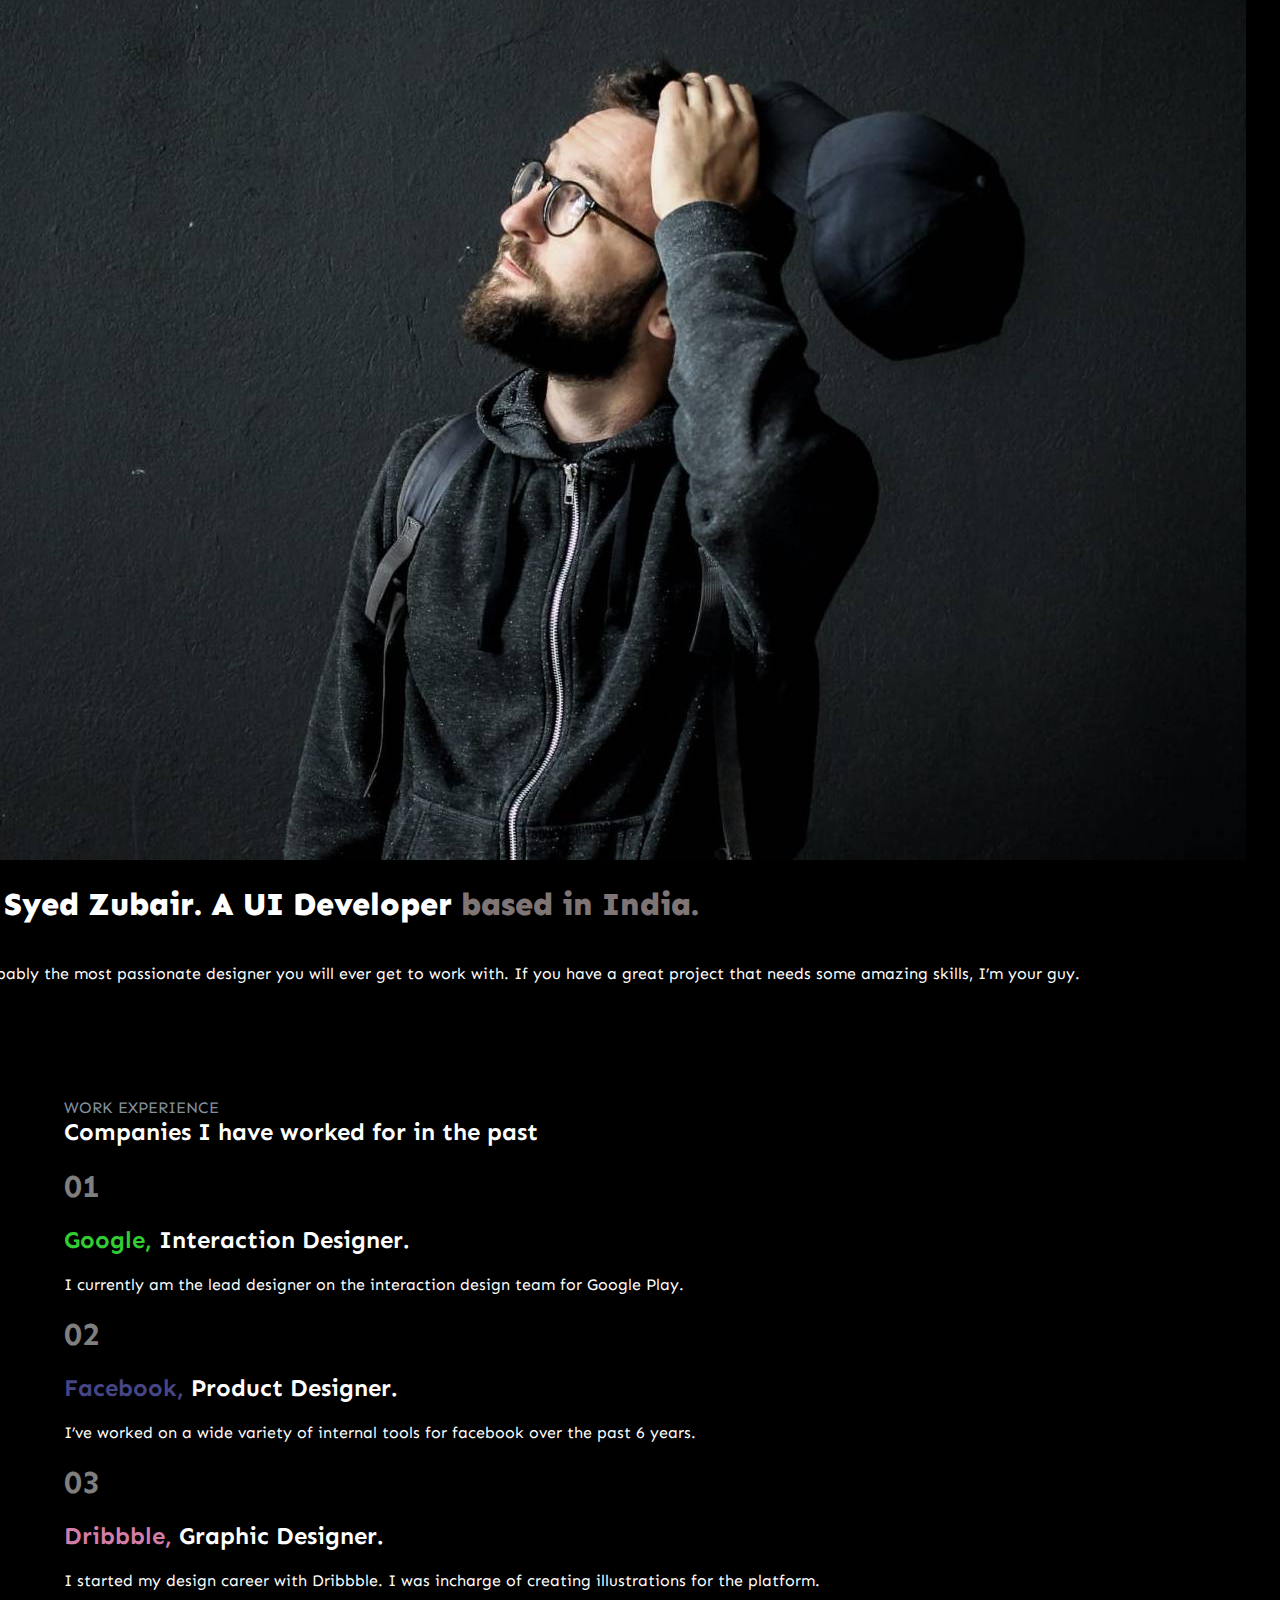
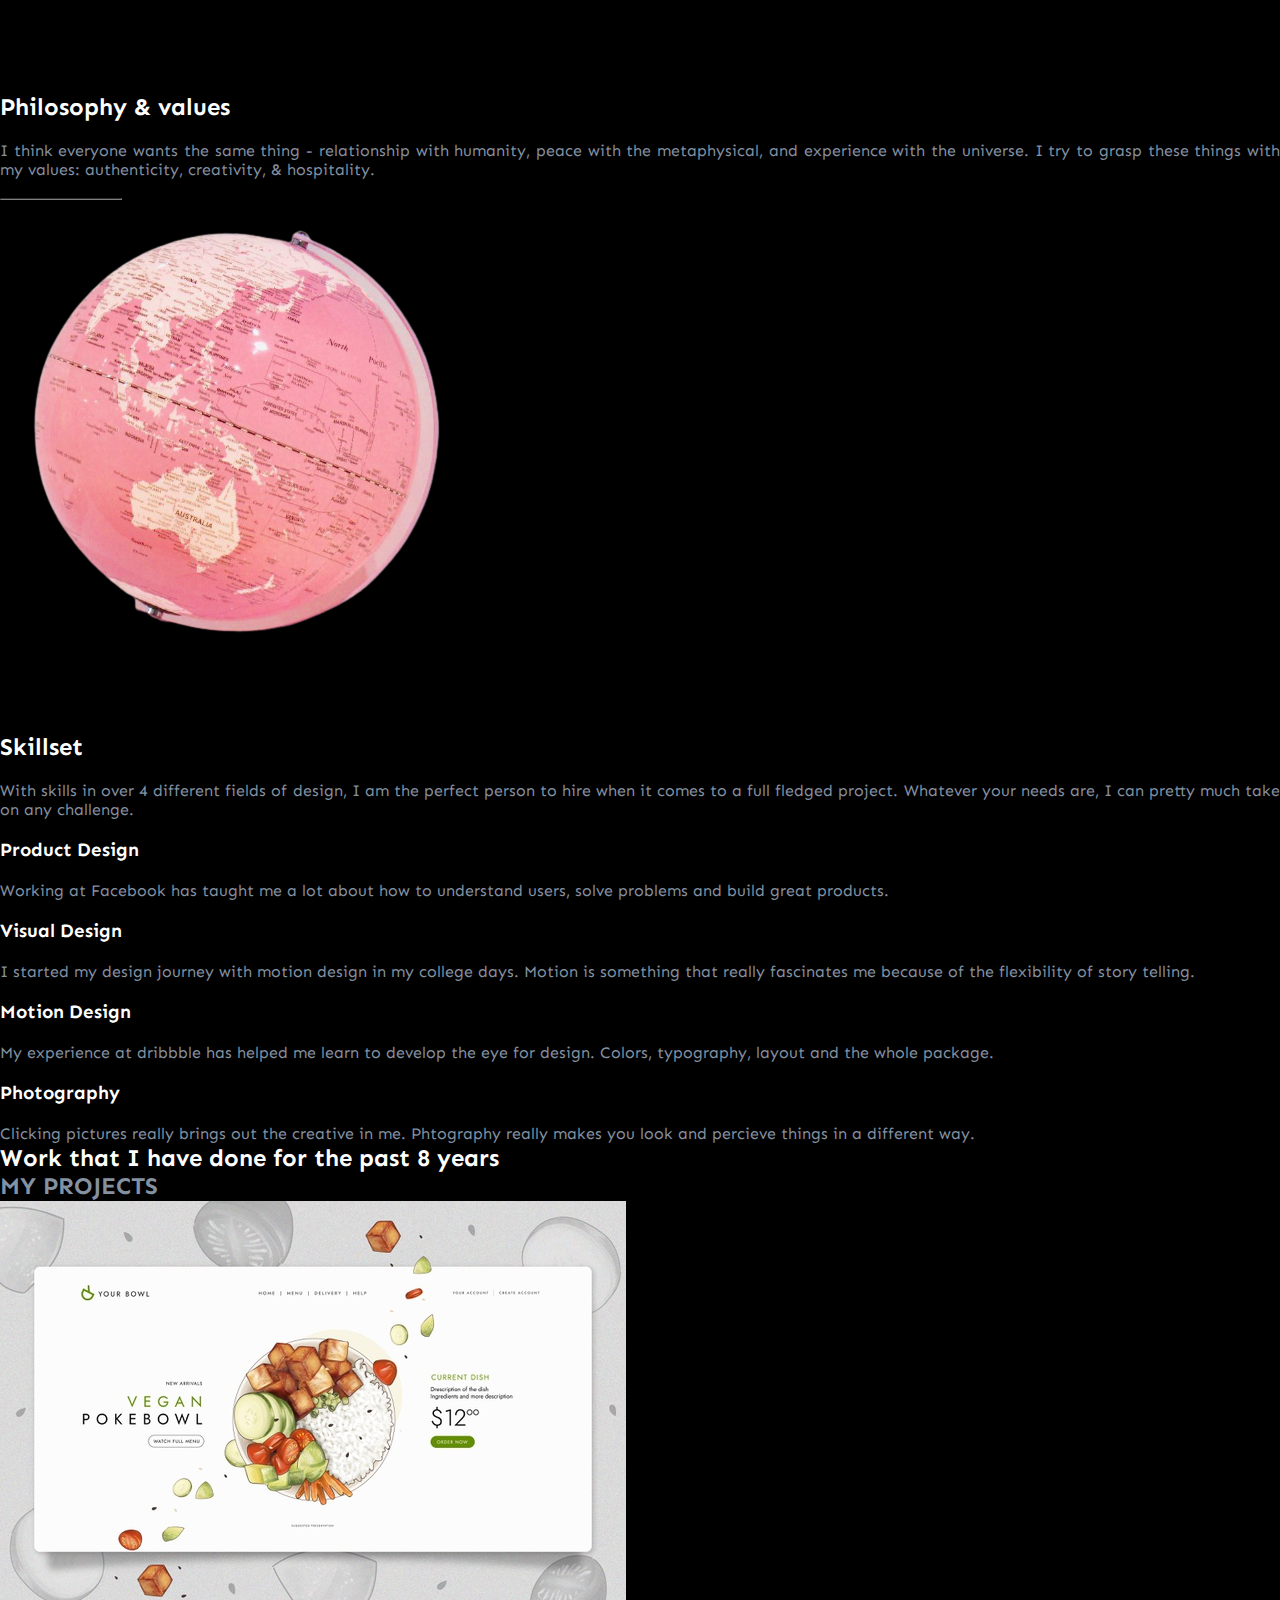
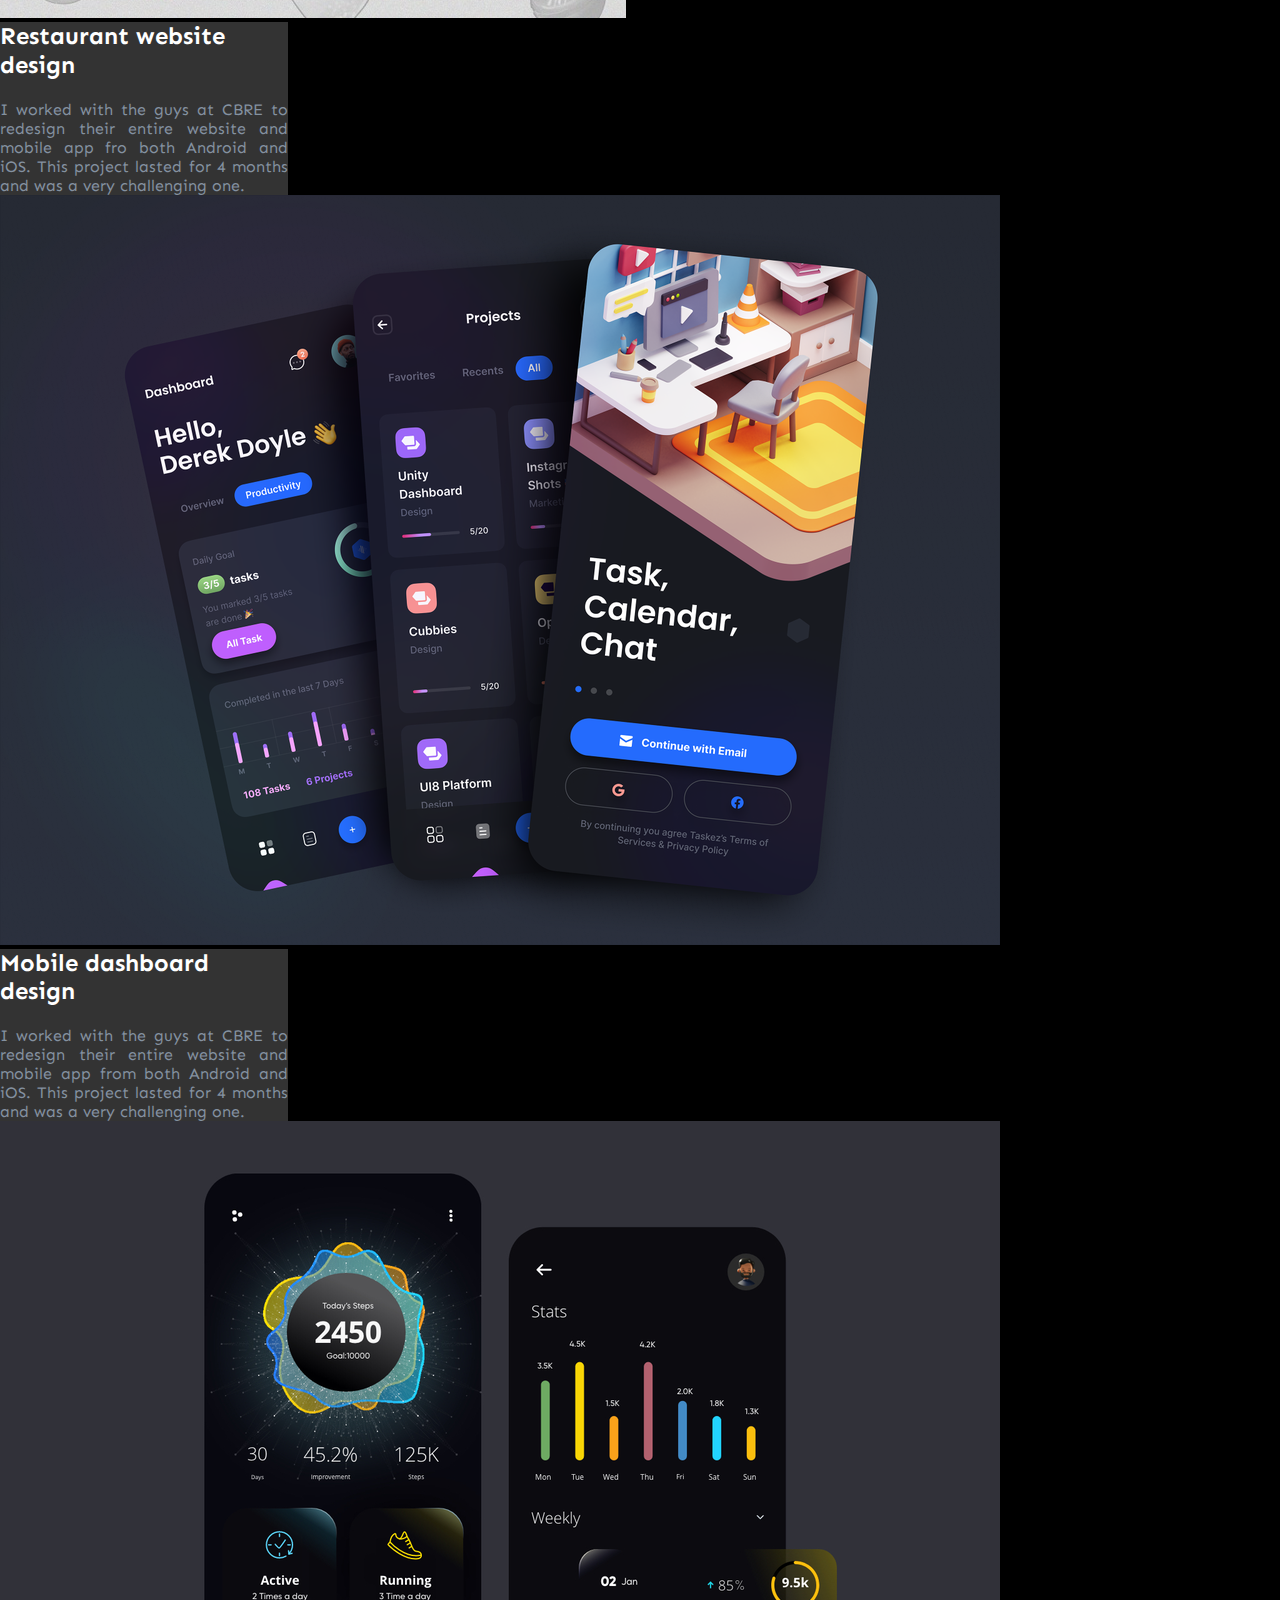
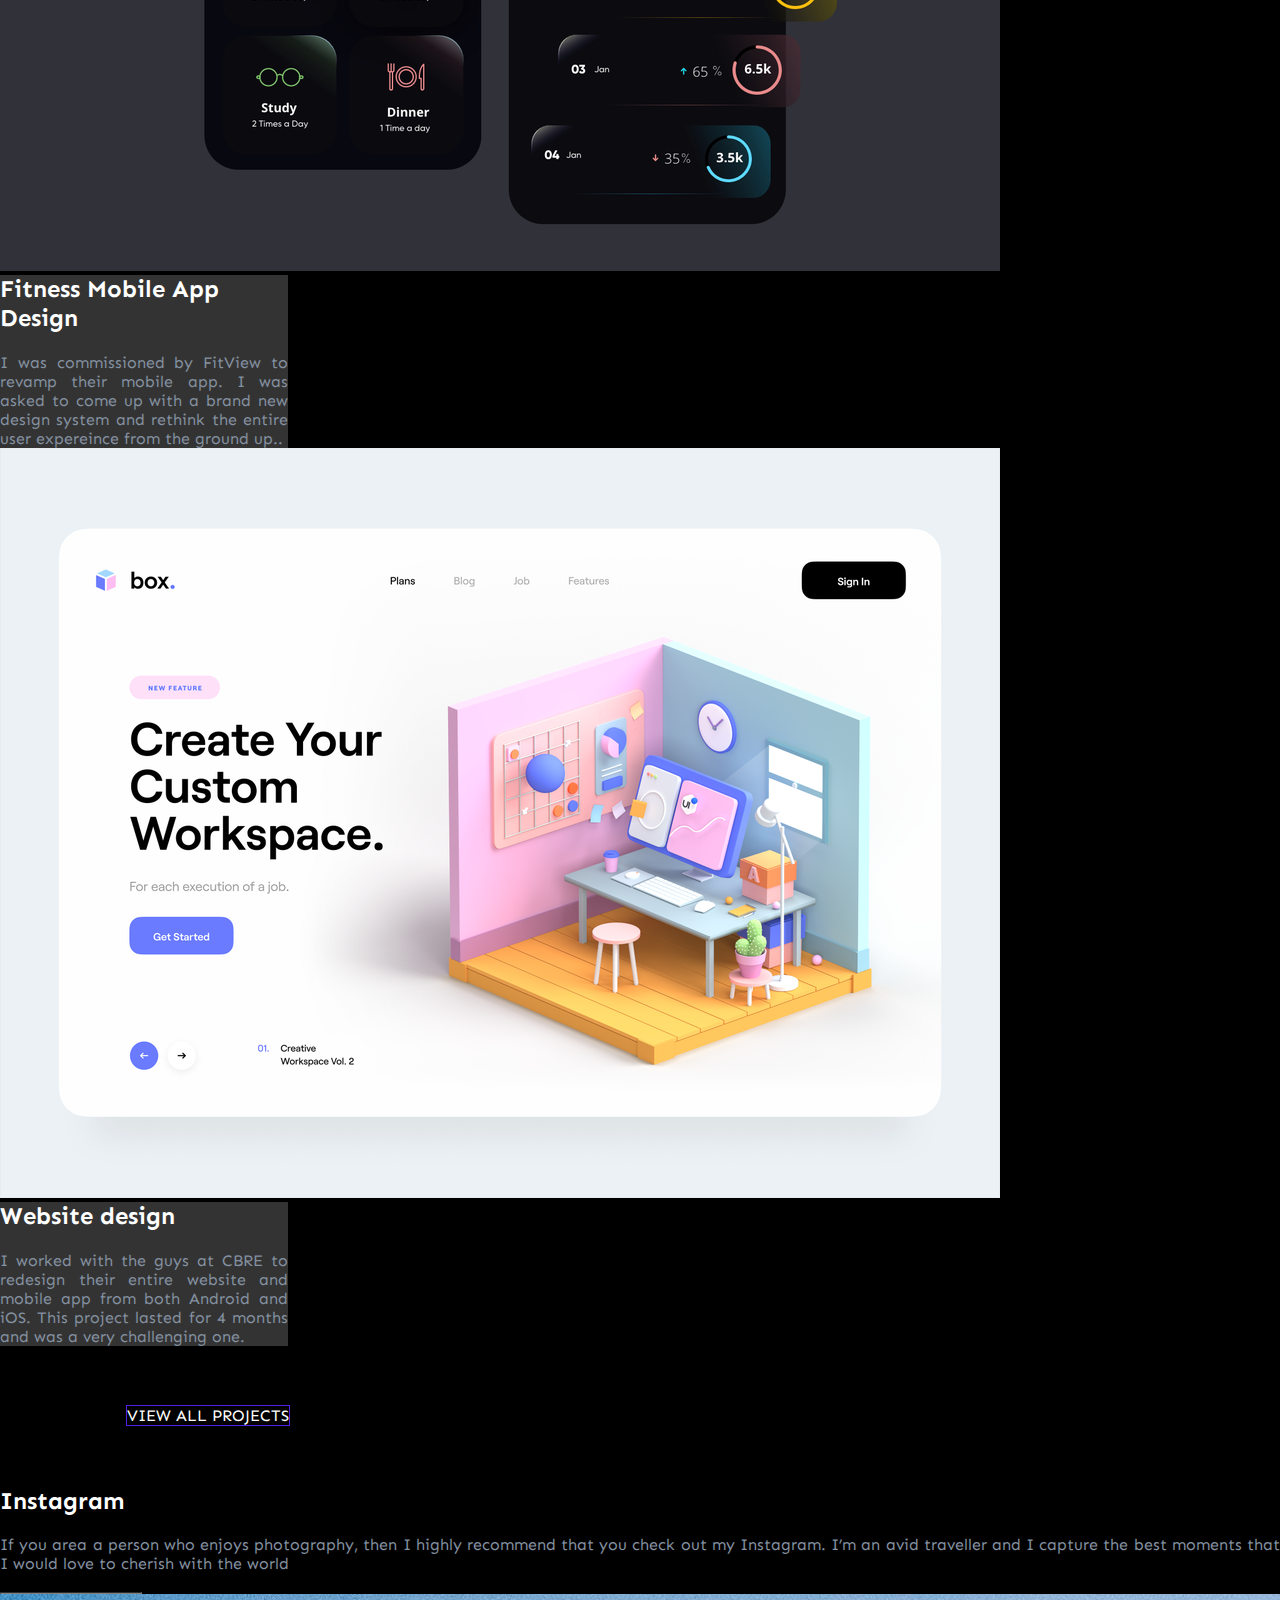
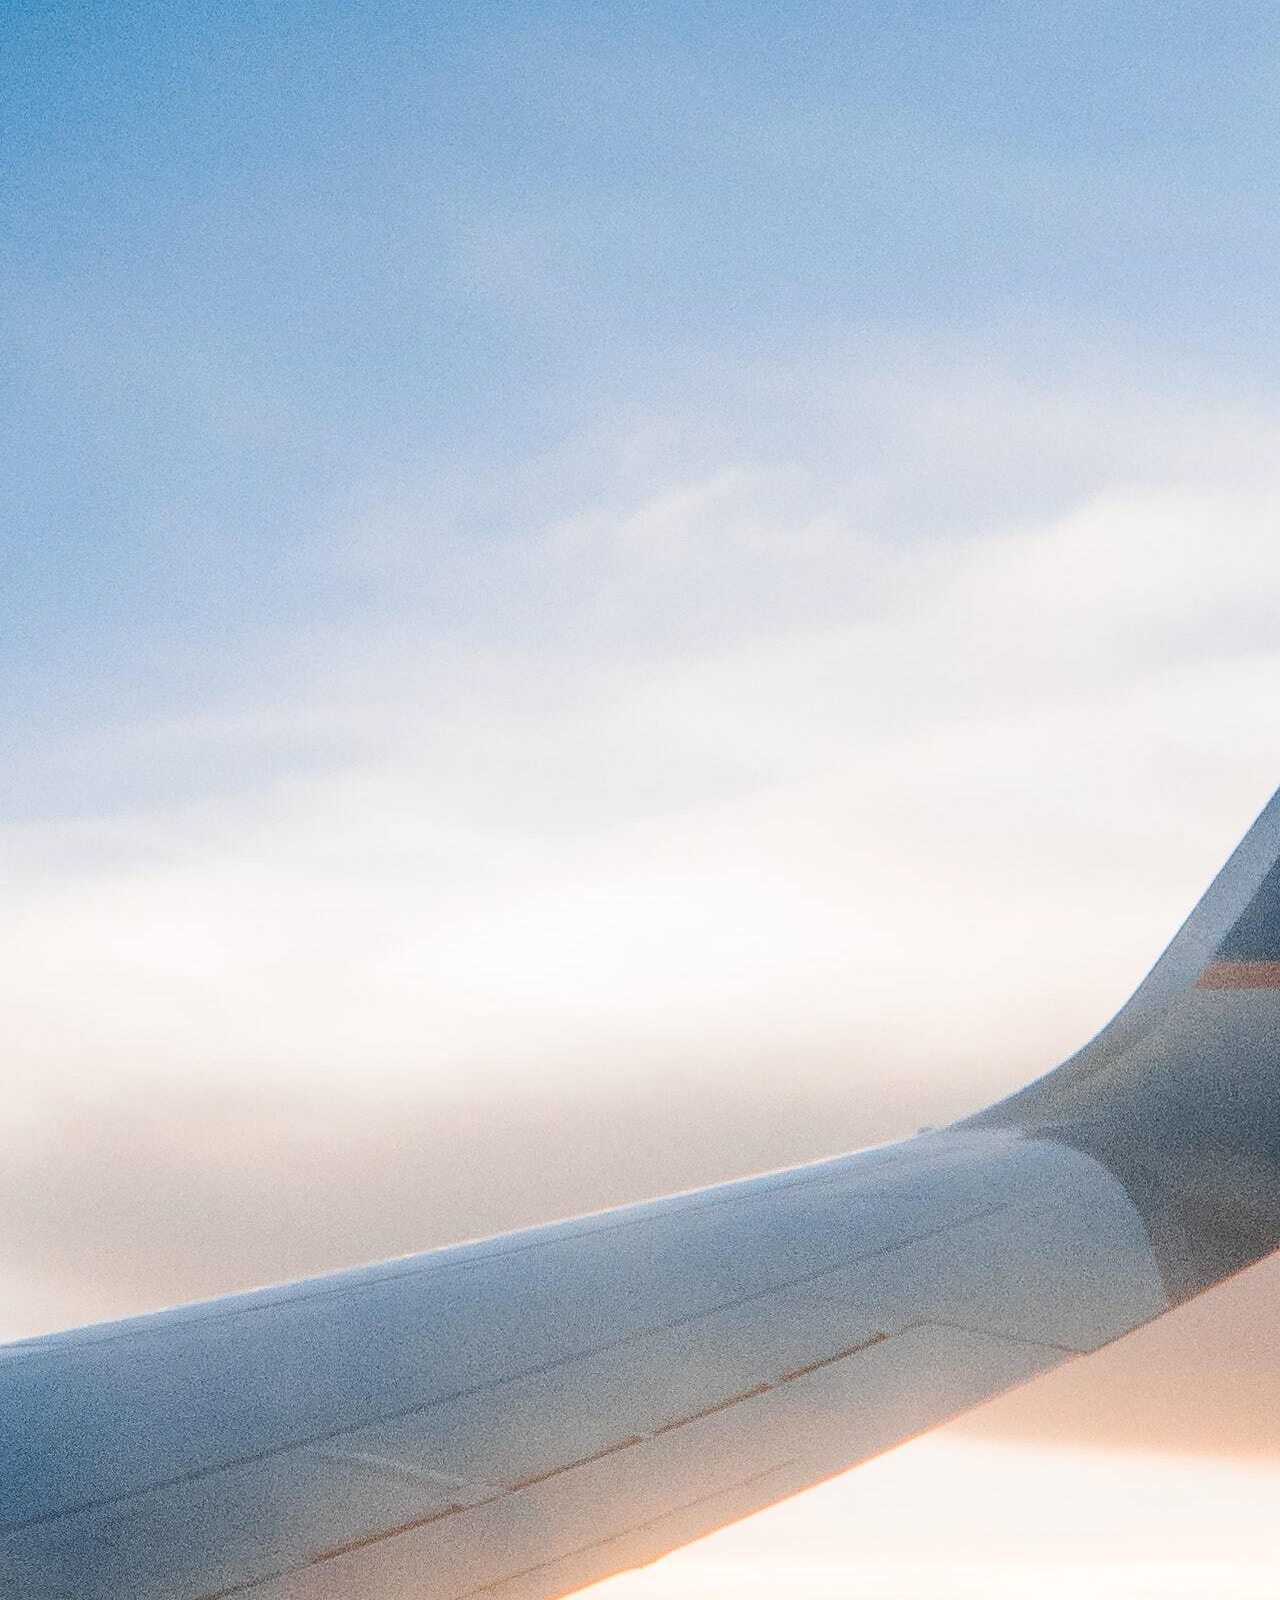
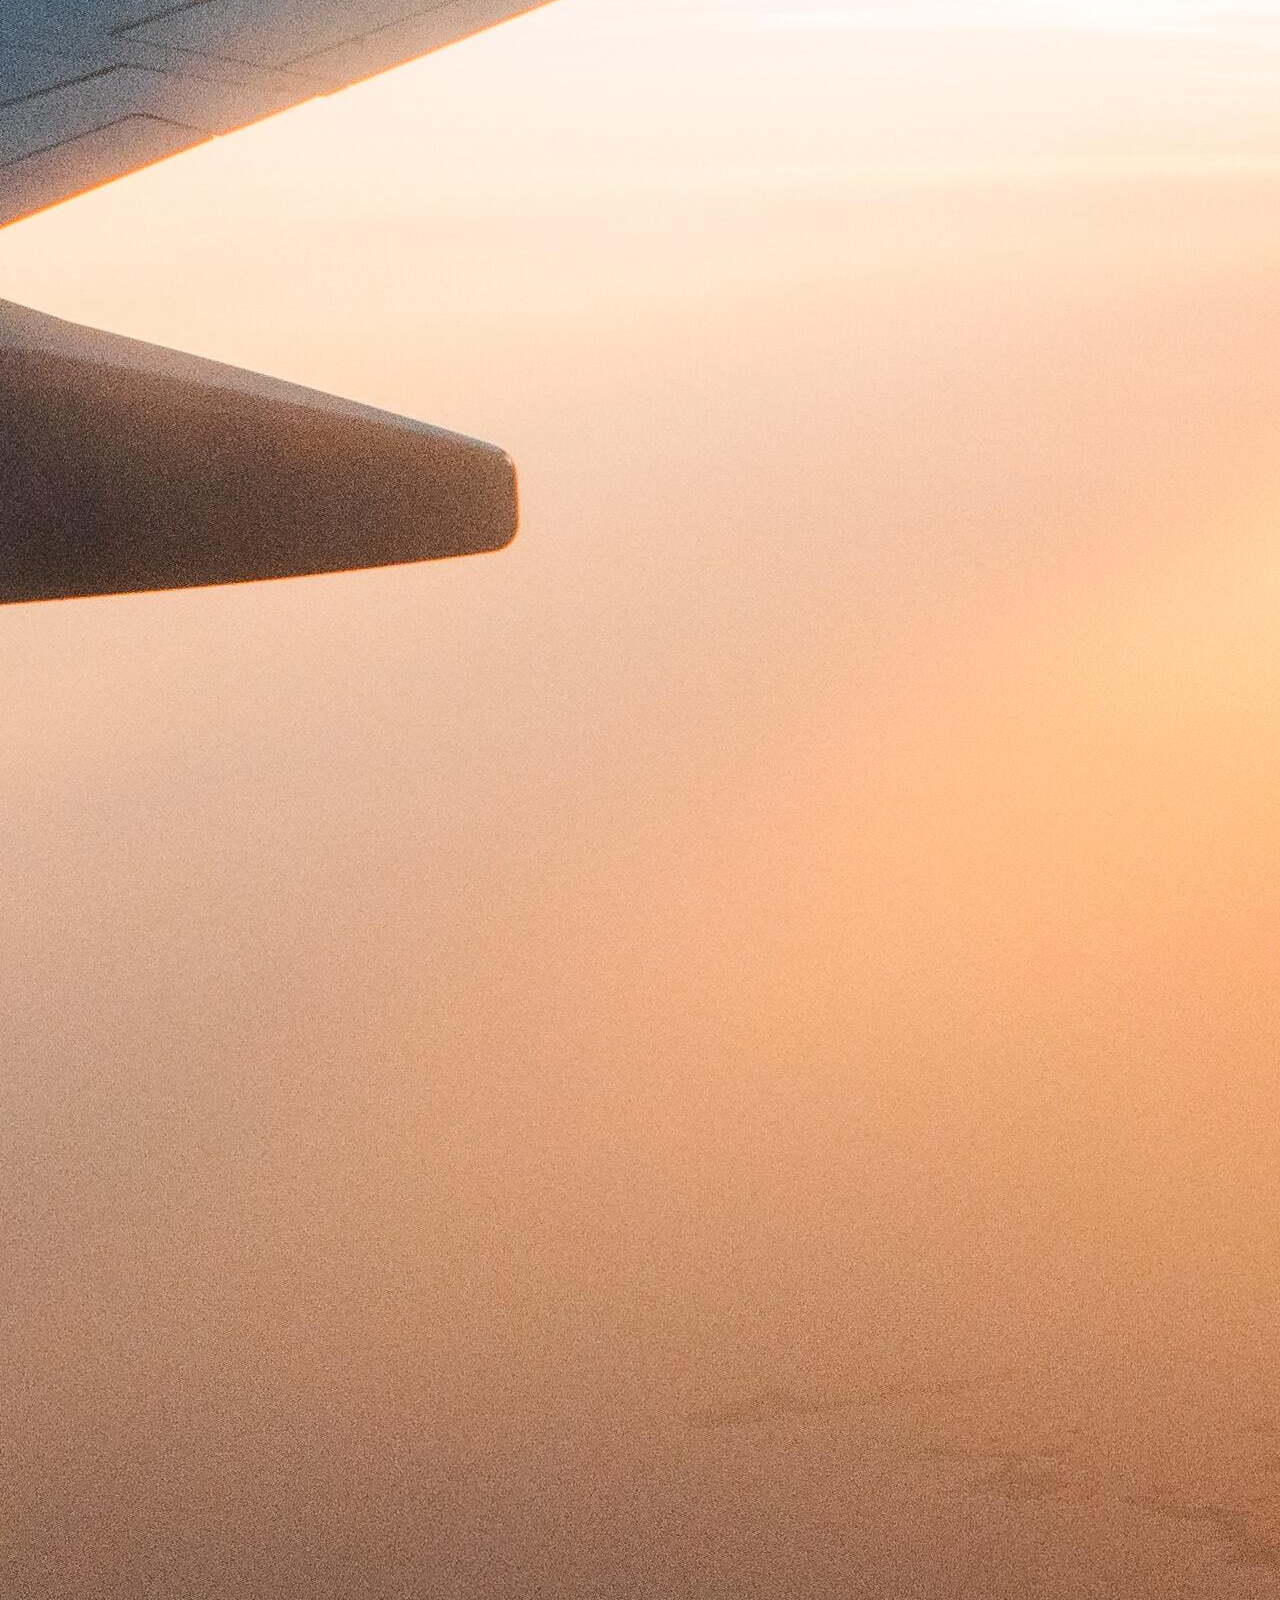
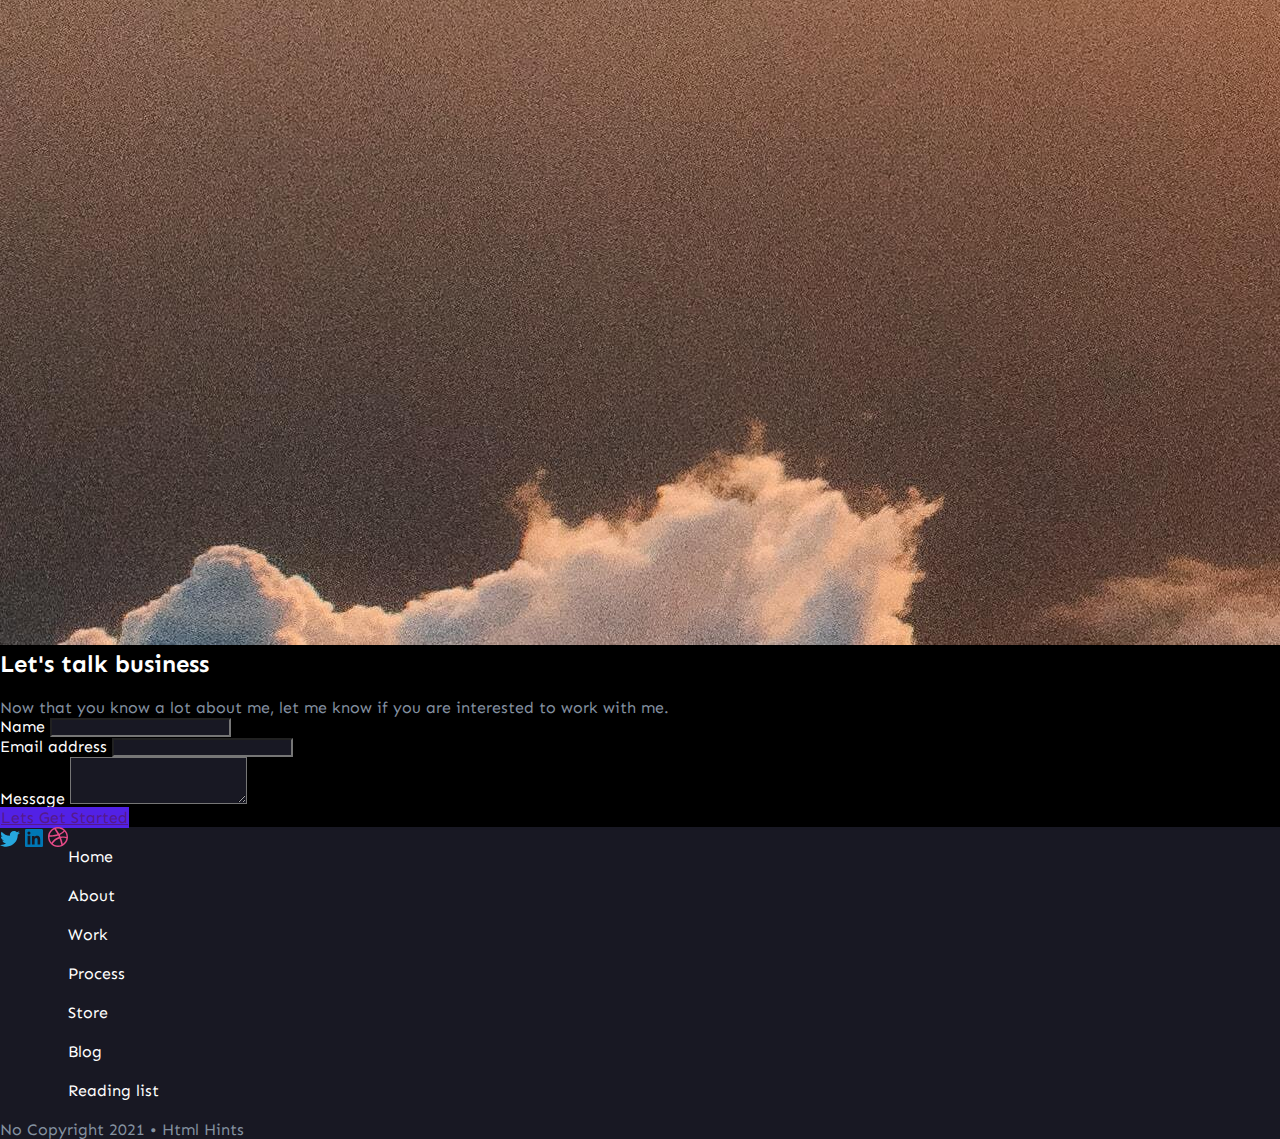
==== index.html @ 35794ae3 "mobile res" ====
<!DOCTYPE html>
<html lang="en">
  <head>
    <meta charset="UTF-8" />
    <meta http-equiv="X-UA-Compatible" content="IE=edge" />
    <meta name="viewport" content="width=device-width, initial-scale=1.0" />
    <!-- Bootstrap JS -->
    <script
      src="https://cdn.jsdelivr.net/npm/bootstrap@5.0.1/dist/js/bootstrap.bundle.min.js"
      integrity="sha384-gtEjrD/SeCtmISkJkNUaaKMoLD0//ElJ19smozuHV6z3Iehds+3Ulb9Bn9Plx0x4"
      crossorigin="anonymous"
    ></script>
    <!-- Bootstrap CSS -->
    <link
      href="https://cdn.jsdelivr.net/npm/bootstrap@5.0.1/dist/css/bootstrap.min.css"
      rel="stylesheet"
      integrity="sha384-+0n0xVW2eSR5OomGNYDnhzAbDsOXxcvSN1TPprVMTNDbiYZCxYbOOl7+AMvyTG2x"
      crossorigin="anonymous"
    />

    <link rel="stylesheet" href="./styles.css" />

    <title>Portfolio</title>
  </head>
  <body>
    <!-- navbar -->
    <nav class="navbar navbar-expand-lg navbar-light fixed-top">
      <div class="container-fluid">
        <button
          class="navbar-toggler"
          type="button"
          data-bs-toggle="collapse"
          data-bs-target="#navbarNav"
          aria-controls="navbarNav"
          aria-expanded="false"
          aria-label="Toggle navigation"
        >
          <span class="navbar-toggler-icon"></span>
        </button>
        <div class="collapse navbar-collapse" id="navbarNav">
          <ul class="navbar-nav ms-auto">
            <li class="nav-item">
              <a class="nav-link text-white active" aria-current="page" href="#"
                >Experience</a
              >
            </li>
            <li class="nav-item">
              <a class="nav-link text-white" href="#">Contact</a>
            </li>
            <li class="nav-item">
              <a class="nav-link text-white" href="#">Work</a>
            </li>
          </ul>
        </div>
      </div>
    </nav>

    <!-- main -->
    <section>
      <div class="d-flex flex-wrap bg-transparent">
        <div class="col-lg-4 col-md-4"></div>
        <div class="col-lg-8 col-md-8"></div>
      </div>

      <div class="main">
        <div class="d-flex flex-wrap">
          <div class="col-lg-6 col-md-6 col-sm-12">
            <img src="./hero-image.jpg" alt="" style="max-width: 100%" />
          </div>

          <div class="col-lg-6 col-md-6 col-sm-12 my-auto head-text-left">
            <h1 class="text-white">
              <strong
                >I'm Syed Zubair. A UI Developer
                <span> based in India.</span></strong
              >
            </h1>
            <p class="text-white">
              I’m probably the most passionate designer you will ever get to
              work with. If you have a great project that needs some amazing
              skills, I’m your guy.
            </p>
          </div>
        </div>
      </div>
    </section>

    <!-- experience -->
    <section class="experience">
     
    <div class="container-fluid">
      <div class="d-flex  text-white">
        <div class="col-lg-8 col-md-8 col-sm-11">
          <p class="light-grey">WORK EXPERIENCE</p>
          <h2>Companies I have worked for <span>in the past</span></h2>
        </div>

        <div class="col-4"></div>
      </div>

      <div class="d-flex row works my-5">
        <div class="col-lg-4 col-md-4 col-sm-12 px-2 my-3">
          <h1>01</h1>
          <h5 class="work-head text-white col-7">
            <span style="color: limegreen">Google,</span> Interaction Designer.
          </h5>
          <p class="work-text text-white col-lg-8 col-md-8 col-sm-11">
            I currently am the lead designer on the interaction design team for
            Google Play.
          </p>
        </div>

        <div class="col-lg-4 col-md-4 col-sm-12 px-2 my-3">
          <h1>02</h1>
          <h5 class="work-head text-white col-7">
            <span style="color: rgb(70, 70, 134)">Facebook,</span> Product
            Designer.
          </h5>
          <p class="work-text text-white col-lg-8 col-md-8 col-sm-11">
            I’ve worked on a wide variety of internal tools for facebook over
            the past 6 years.
          </p>
        </div>

        <div class="col-lg-4 col-md-4 col-sm-12 px-2 my-3">
          <h1>03</h1>
          <h5 class="work-head text-white col-7">
            <span style="color: rgb(211, 125, 168)">Dribbble,</span> Graphic
            Designer.
          </h5>
          <p class="work-text text-white col-lg-8 col-md-8 col-sm-11">
            I started my design career with Dribbble. I was incharge of creating
            illustrations for the platform.
          </p>
        </div>
      </div>
     </div>
    </section>

    <!-- philosophy  -->
    <section class="philosophy bg-white">
   
      <div class="d-flex row align-items-center text-start mx-5">
        <div class="col-lg-6 col-md-6 col-sm-12 bg-white phy">
          <h2 class="my-5 col-8 text-dark">
            Philosophy & values
          </h2>
          <p class="my-4 light-grey text-start col-10">
            I think everyone wants the same thing - relationship with humanity,
            peace with the metaphysical, and experience with the universe. I try
            to grasp these things with my values: authenticity, creativity, &
            hospitality.
          </p>

          <a class="btn text-left" href="">
            More about me
            <hr class="mt-2" width="120"
          /></a>
        </div>

        <div class="col-lg-6 col-md-6 col-sm-12 ">
          <img class=" h-auto w-100" src="./globe.png" alt="" />
        </div>
      </div>
  
    </section>

    <!-- Skillset -->
    <section class="skillset py-5">
      <div class="ms-5">
      <div class="d-flex flex-lg-row flex-sm-column flex-nowrap  skill-head">
        <div class="col-lg-4 col-md-12   ">
          <h2>Skillset</h2>

          <p class="light-grey">
            With skills in over 4 different fields of design, I am the perfect
            person to hire when it comes to a full fledged project. Whatever
            your needs are, I can pretty much take on any challenge.
          </p>
        </div>

        <div class="col-lg-8 col-md-12 col-sm-12">
          
          <div class="d-flex row flex-sm-column ">
          
            <div class="col-lg-6 col-md-6 col-sm-12 d-flex flex-md-row flex-column ">
           
            <div class="col-12  py-2">
              <img
                class="py-3"
                src="https://uploads-ssl.webflow.com/60670664a9322f4664916537/60670665a9322f21d1916567_Product%20Design.svg"
                alt=""
              />
              <h3>Product Design</h3>
              <p class="light-grey">
                Working at Facebook has taught me a lot about how to understand
                users, solve problems and build great products.
              </p>
            </div>
           
            <div class="col-12  py-2">
              <img
                class="py-3"
             
                src="https://uploads-ssl.webflow.com/60670664a9322f4664916537/60670665a9322f4aae916566_Visual%20Design.svg"
                alt=""
              />
              <h3>Visual Design</h3>
              <p class="light-grey">
                I started my design journey with motion design in my college
                days. Motion is something that really fascinates me because of
                the flexibility of story telling.
              </p>
            </div>
          </div>

          <div class="col-lg-6 col-md-6 col-sm-12 d-flex flex-md-row flex-column">
            
            <div class="col-12  py-2">
              <img
                class="py-3"
                src="https://uploads-ssl.webflow.com/60670664a9322f4664916537/60670665a9322f0935916564_Motion%20Design.svg"
                alt=""
              />
              <h3>Motion Design</h3>
              <p class="light-grey">
                My experience at dribbble has helped me learn to develop the eye
                for design. Colors, typography, layout and the whole package.
              </p>
            </div>
            
            <div class="col-12  py-2">
              <img
                class="py-3"
                src="https://uploads-ssl.webflow.com/60670664a9322f4664916537/60670665a9322f5230916565_Photography.svg"
                alt=""
              />
              <h3>Photography</h3>
              <p class="light-grey">
                Clicking pictures really brings out the creative in me.
                Phtography really makes you look and percieve things in a
                different way.
              </p>
            </div>
          </div>
        </div>
      </div>
      </div>
    </div>
    </section>

    <!-- Works  -->
    <section class="works py-5">
      <div class = "mx-5">
      <div class="works d-flex row">
        <div class="col-lg-6 col-md-6 col-sm-12 mt-auto">
          <h2 class="text-light">Work that I have done for the past 8 years</h2>
          <h5 class="light-grey">MY PROJECTS</h5>
          <div class="w-100 me-4 my-3 mt-5" style="width: 18rem">
            <img src="./proj1.jpg" class="card-img-top" alt="..." />
            <div class="card-body cardbody">
              <h5 class="card-title">Restaurant website design</h5>
              <p class="card-text light-grey">
                I worked with the guys at CBRE to redesign their entire 
                website and mobile app fro both Android and iOS. 
                This project lasted for 4 months and was a very challenging one.
              </p>
            </div>
          </div>

          <div class="col-lg-6 col-md-6 col-sm-12 w-100 me-lg-4 my-3 my-4" style="width: 18rem">
            <img src="./proj2.jpeg" class="card-img-top" alt="..." />
            <div class="card-body cardbody">
              <h5 class="card-title">Mobile dashboard design</h5>
              <p class="card-text light-grey">
                I worked with the guys at CBRE to redesign their entire 
                website and mobile app from both Android and iOS. 
                This project lasted for 4 months and was a very challenging one.
              </p>
            </div>
          </div>
        </div>
          <div class="col-lg-6 col-md-6 col-sm-12">
            <div class=" w-100 ms-lg-4 my-3 my-4" style="width: 18rem">
              <img src="./proj3.jpeg" class="card-img-top" alt="..." />
              <div class="card-body cardbody">
                <h5 class="card-title">Fitness Mobile App Design</h5>
                <p class="card-text light-grey">
                  I was commissioned by FitView to revamp their mobile app. I was asked to come up with a brand 
                  new design system and rethink the entire user expereince from the ground up..
                </p>
              </div>
            </div>

            <div class="col-lg-6 col-md-6 col-sm-12 w-100 ms-lg-4  my-3" style="width: 18rem">
              <img src="./proj4.jpeg" class="card-img-top" alt="..." />
              <div class="card-body cardbody">
                <h5 class="card-title">Website design</h5>
                <p class="card-text light-grey">
                  I worked with the guys at CBRE to redesign their entire 
                website and mobile app from both Android and iOS. 
                This project lasted for 4 months and was a very challenging one.
                </p>
              </div>
            </div>
            
            <div class="button-wrapper w-100 m-auto">
              <a class="button btn p-3 text-white fw-bold">VIEW ALL PROJECTS</a>
            </div>
            
          </div>
        </div>
      </div>
    </div>
    </section>

    <!-- Social -->
    <section class="social bg-white">
   
        <div class="d-flex row align-items-center social">
          <div class="col-lg-6 col-md-12 col-sm-12 align-items-center phy my-5">
            <h2 class="text-dark text-left mx-5 ">Instagram</h2>
            <p class="light-grey col-7 text-start  mx-5">If you area a person who enjoys photography, then I highly recommend that you check out my Instagram. 
              I’m an avid traveller and I capture the best moments that I would love to cherish with the world</p>

              <a class="btn text-left m-5 " href="">Follow me on IG<hr class="mt-2" width="140"/></a>
          </div>

          <div class="col-lg-6 col-md-12 col-sm-12">
            <img  class="m-auto h-auto align-items-center w-100" src="plane.jpg" alt="">

          </div>


        </div>
     
   
    </section>

    <!-- form -->
    <section class="form-section">
      <div class="d-flex row m-5 py-5">

        <div class="col-lg-6 col-md-6 col-sm-12 ">
          <h2 class="text-white">Let's talk business</h2>
          <p class="light-grey col-10"> Now that you know a lot about me, let me know if you are interested to work with me.</p>
        </div>
        
        <div class="col-lg-6 col-md-6 col-sm-12  form-inputs">
           <form action="">
            <div class="mb-5">
              <label for="exampleFormControlInput1" class="form-label">Name</label>
              <input type="email" class="form-control input-bg border-0" id="exampleFormControlInput1" placeholder="">
            </div>
            <div class="mb-5">
              <label for="exampleFormControlInput1" class="form-label">Email address</label>
              <input type="email" class="form-control input-bg border-0" id="exampleFormControlInput1" placeholder="">
            </div>
            <div class="mb-5">
              <label for="exampleFormControlTextarea1" class="form-label">Message</label>
              <textarea class="form-control input-bg border-0" id="exampleFormControlTextarea1" rows="3"></textarea>
            </div>
            
            <a href="" class="button w-100 btn px-3 py-4 text-white fw-bold">Lets Get Started</a>

           </form>

        </div>
      </div>
    </section>

    <footer >
      <section class="">
      <div class="ms-5 py-5  footer">
        <div class="d-flex col-lg-6 col-md-6 col-sm-12  cta-i">
          <img class="" src="twitter.svg" alt="">
          <img class="px-5" src="linkedIn.svg" alt="">
          <img class="px-2" src="dribbble.svg" alt="">

        </div>
       
        <div class="d-flex col-lg-6 col-md-6 col-sm-12 mt-5 navs">
          
          <div class="">
            <p>Home</p>
            <p>About</p>
            <p>Work</p>
            <p>Process</p>

          </div>
          <div class="">
            <p>Store</p>
            <p>Blog</p>
            <p>Reading list</p>
          </div>
        </div>
       
        
       
      </div>  
      <div class="mx-5 pb-5">
        <p class="light-grey">No Copyright 2021 • Html Hints</p>
      </div>
      </section>
      
    </footer>
  </body>
</html>
---- styles.css ----
@import url('https://fonts.googleapis.com/css2?family=Sen:wght@400&display=swap');

body{
    font-family: 'Sen', sans-serif;
    overflow-x: hidden;
    background-color: black;
    color: white;
}
p{
    text-align: justify;
    padding-top: 20px ;
}

h1{
    font-size: calc(80px + vh);
    line-height: 80px;
}

main > span{
    color: rgba(255, 255, 255, 0.5);
}

*{
    margin: 0;
    padding: 0;
}
.light-grey{
    color: #8491a0;
}

/* dummy div bg */
.bg-transparent {
    height: 100vh;
}
.bg-transparent div:nth-child(1) {
    background: black;
}
.bg-transparent div:nth-child(2) {
    background: rgb(24, 24, 35);
}




/* main */
.main{
    top: 0;
    position: absolute;
    align-items: center;
    height: 100%;
    display: flex;
}
.head-text-left span{
    font-size: calc(74px + vh);
    color: rgba(255, 235, 235, 0.5);
}

.head-text-left{
    margin-left: -60px;
   
}

@media(min-width: 320px) and (max-width: 760px){
    .main{
        position: absolute;
        background-color: #181823;
        top:0;
    }
    .head-text-left{
      
        width: 60%;
        margin-right: auto;
        margin-left: 65px;
        text-align: left;
        justify-content: left;
       
    }
    h1{ 
       
        margin-top: 20px;
        line-height: 1.2;
        
    }
    .hero-image{
        top: 0;
        background-color: none;
    }
}





/* experience */

.experience{
    background-color: black;
    align-items: center;
    margin: auto;
    padding: 8% 5%;
}


.works h1{
    color: rgba(255, 255, 255, 0.5)
}


h2{
    font-size: calc(58px + vh);
    font-weight: 700;

}
h3{
    font-weight: 700;
}



/* philosophy */

.phy a{
   margin-left: 0;
   height: 50px;
   border-radius: 4px;
   color: #000;
}

.phy a:hover {
    color: white;
    background-color: #5221e6;
   
}


/* skillset */
.skillset{
    color: white;
}

.works h5{
    line-height: 1.2;
    font-size: 24px;
}

@media(min-width: 320px ){
    .skill-head{
        display: flex;
        flex-direction: column;
    }
}



/* projects worked */

.cardbody{
    background-color: #333333;
}
.button-wrapper{
    height: 140px;
    width: 18rem;
    display: flex;
    align-items: center;
    justify-content: center;
    margin-left: 5%;
}

.button{
    border: 1px solid #5221e6;
    /* color: #5221e6; */
    background-color: black;
}

a :hover{
    background-color: #5221e6;
 
}


/* business  form*/
.input-bg{
    background-color: #181823;
}

.form-inputs a{
    background-color: #5221e6;
}


/* footer */
footer{
    background-color: #181823;
}
.svg{
    width: 25px;
}
.cta-i{
    max-height: 15px;
}

@media(max-width: 576px){
    .footer{
        display: flex;
        flex-direction: column;
        
    }
    .cta-i{
        max-height: 250px;
    }
    .navs{
        justify-content: flex-start;
    }
}

@media(min-width: 576px){
    .footer{
        display: flex;
        flex-direction: row;
       
    }
    .cta-i{
        max-height: 27px;
    }
    .navs{
        justify-content: space-evenly;
    }
}
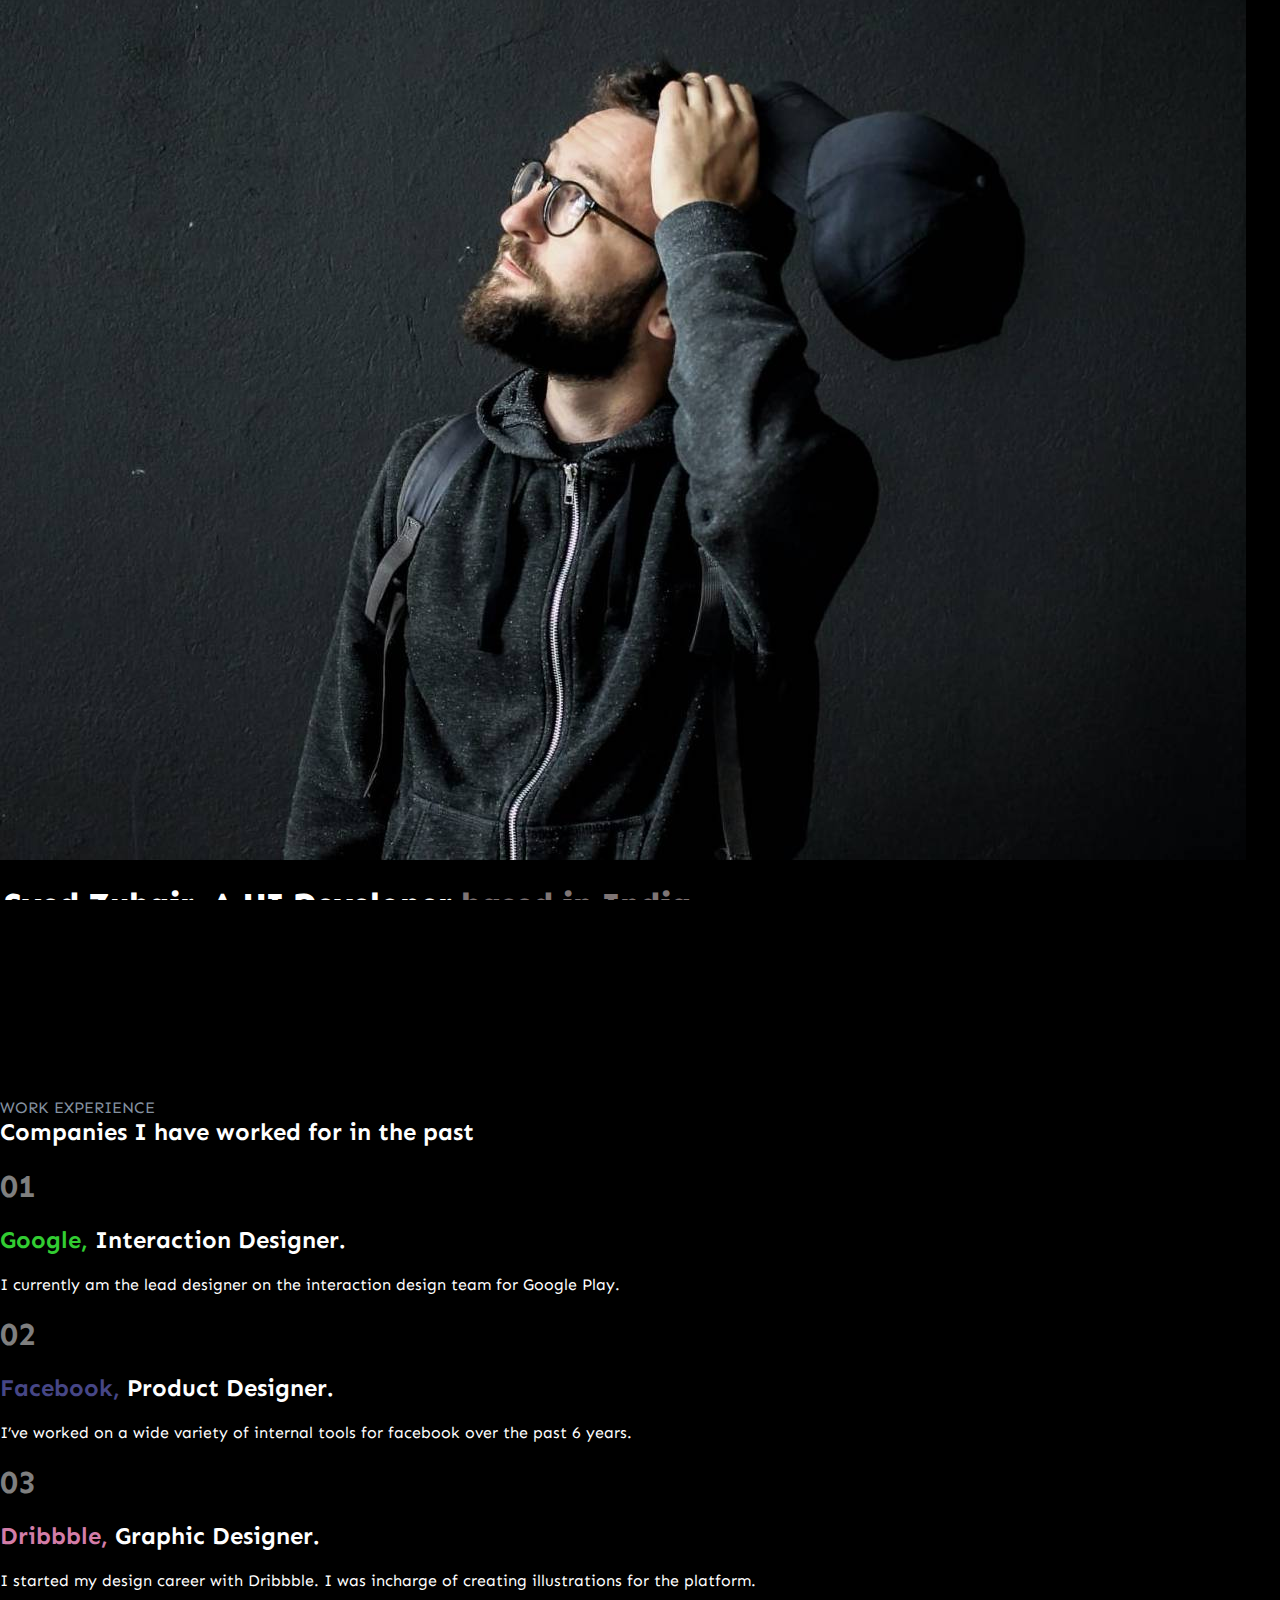
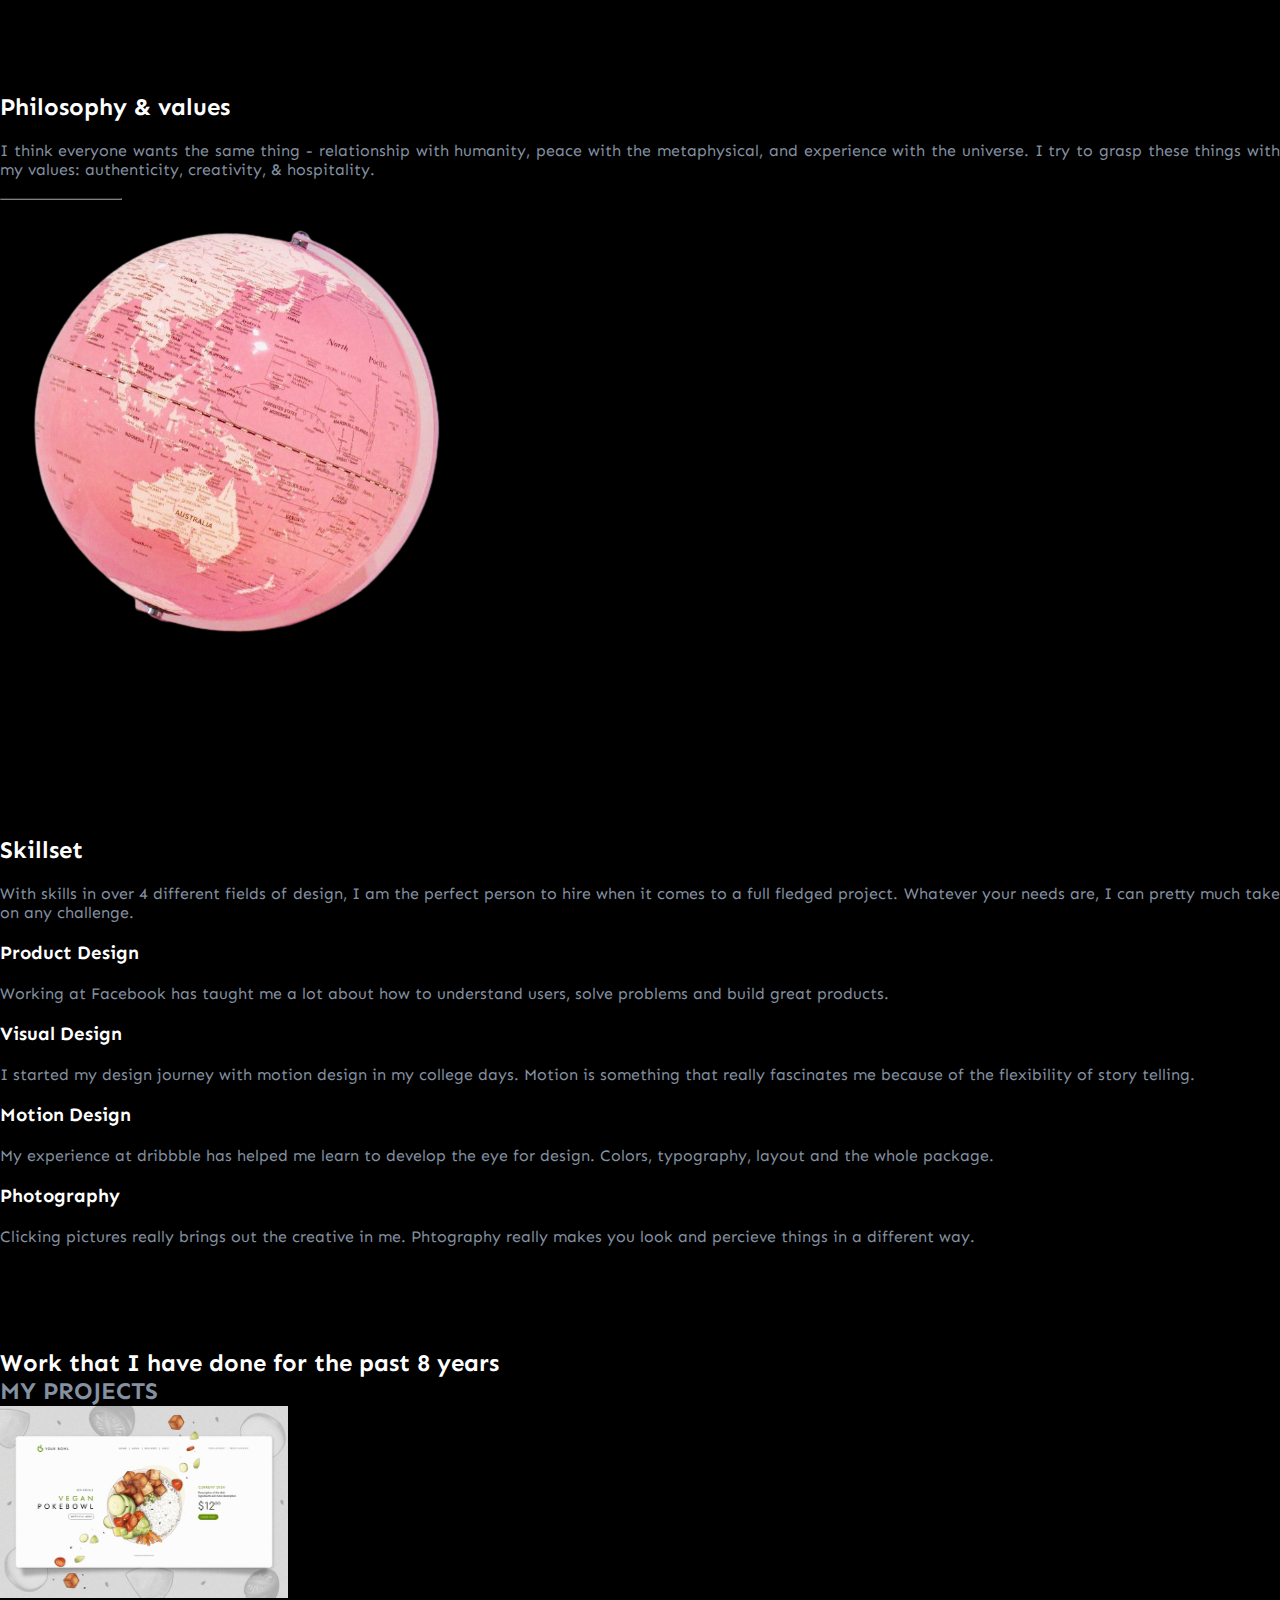
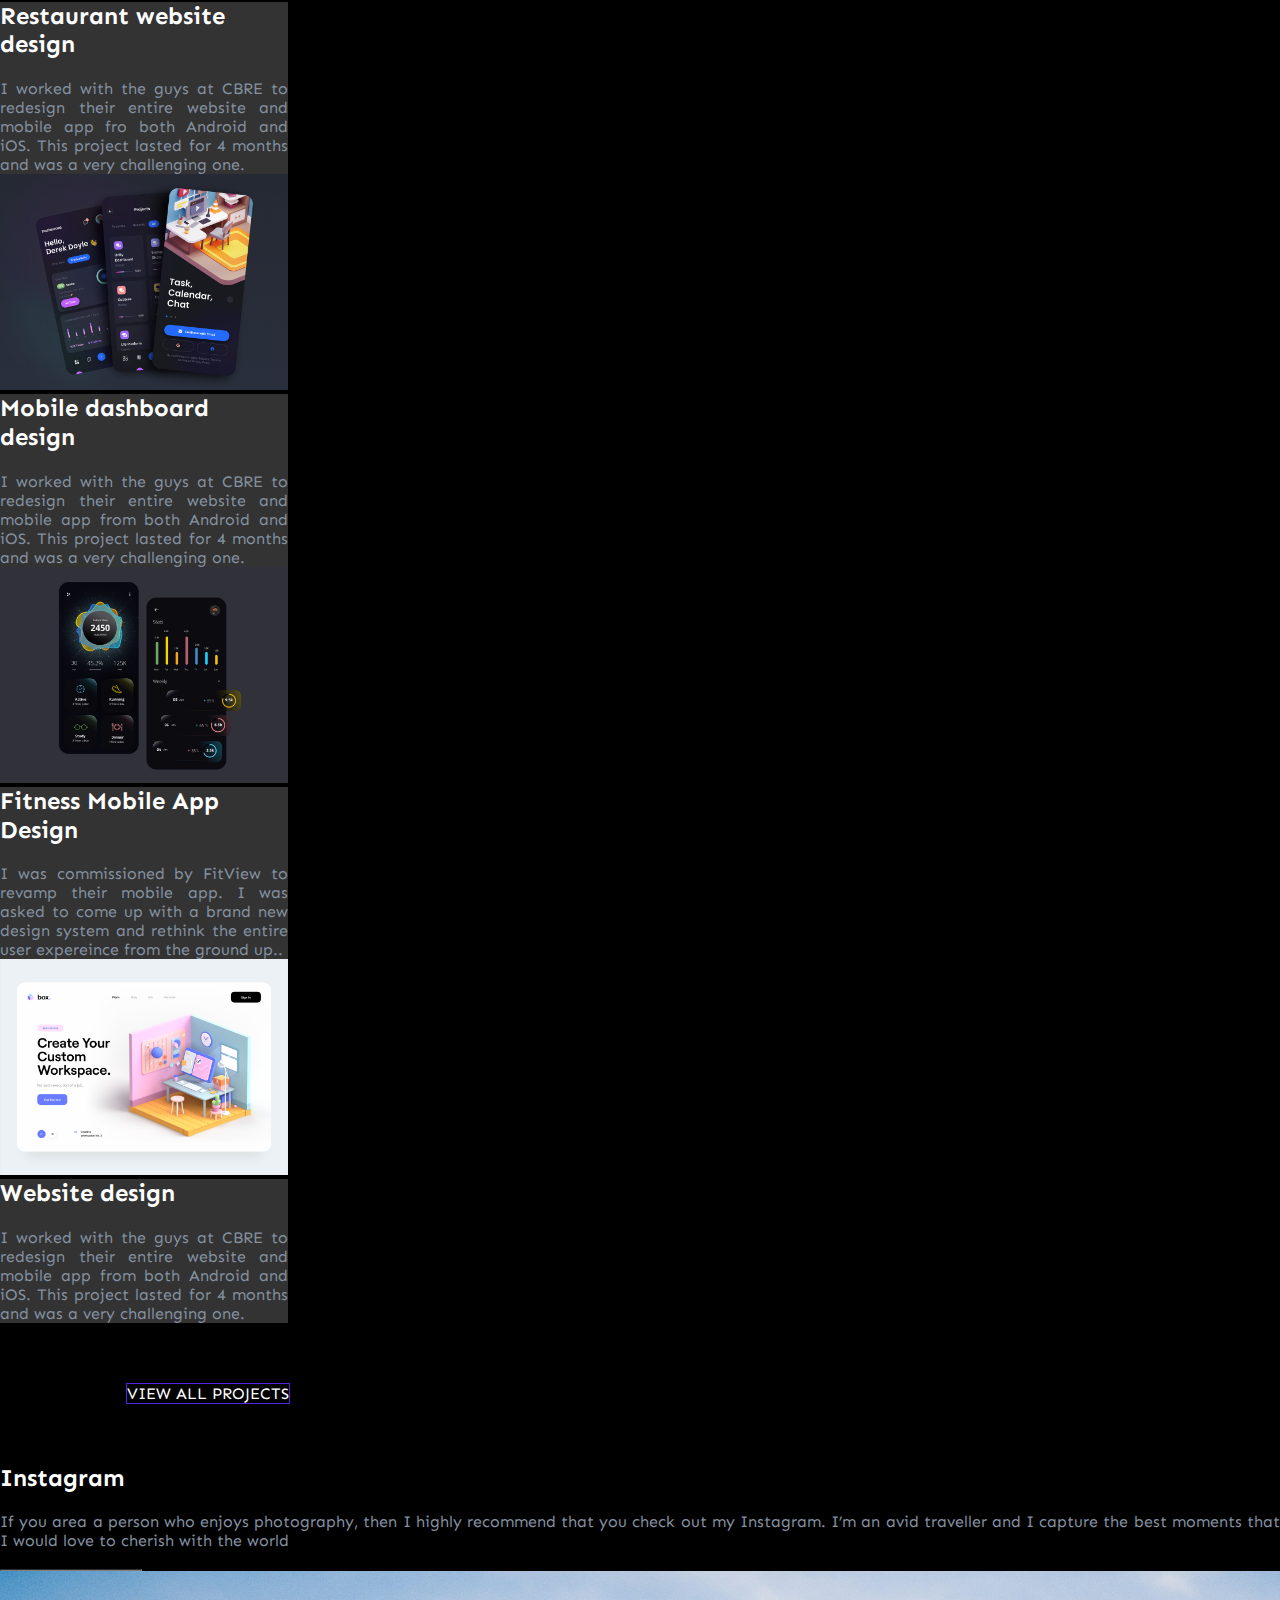
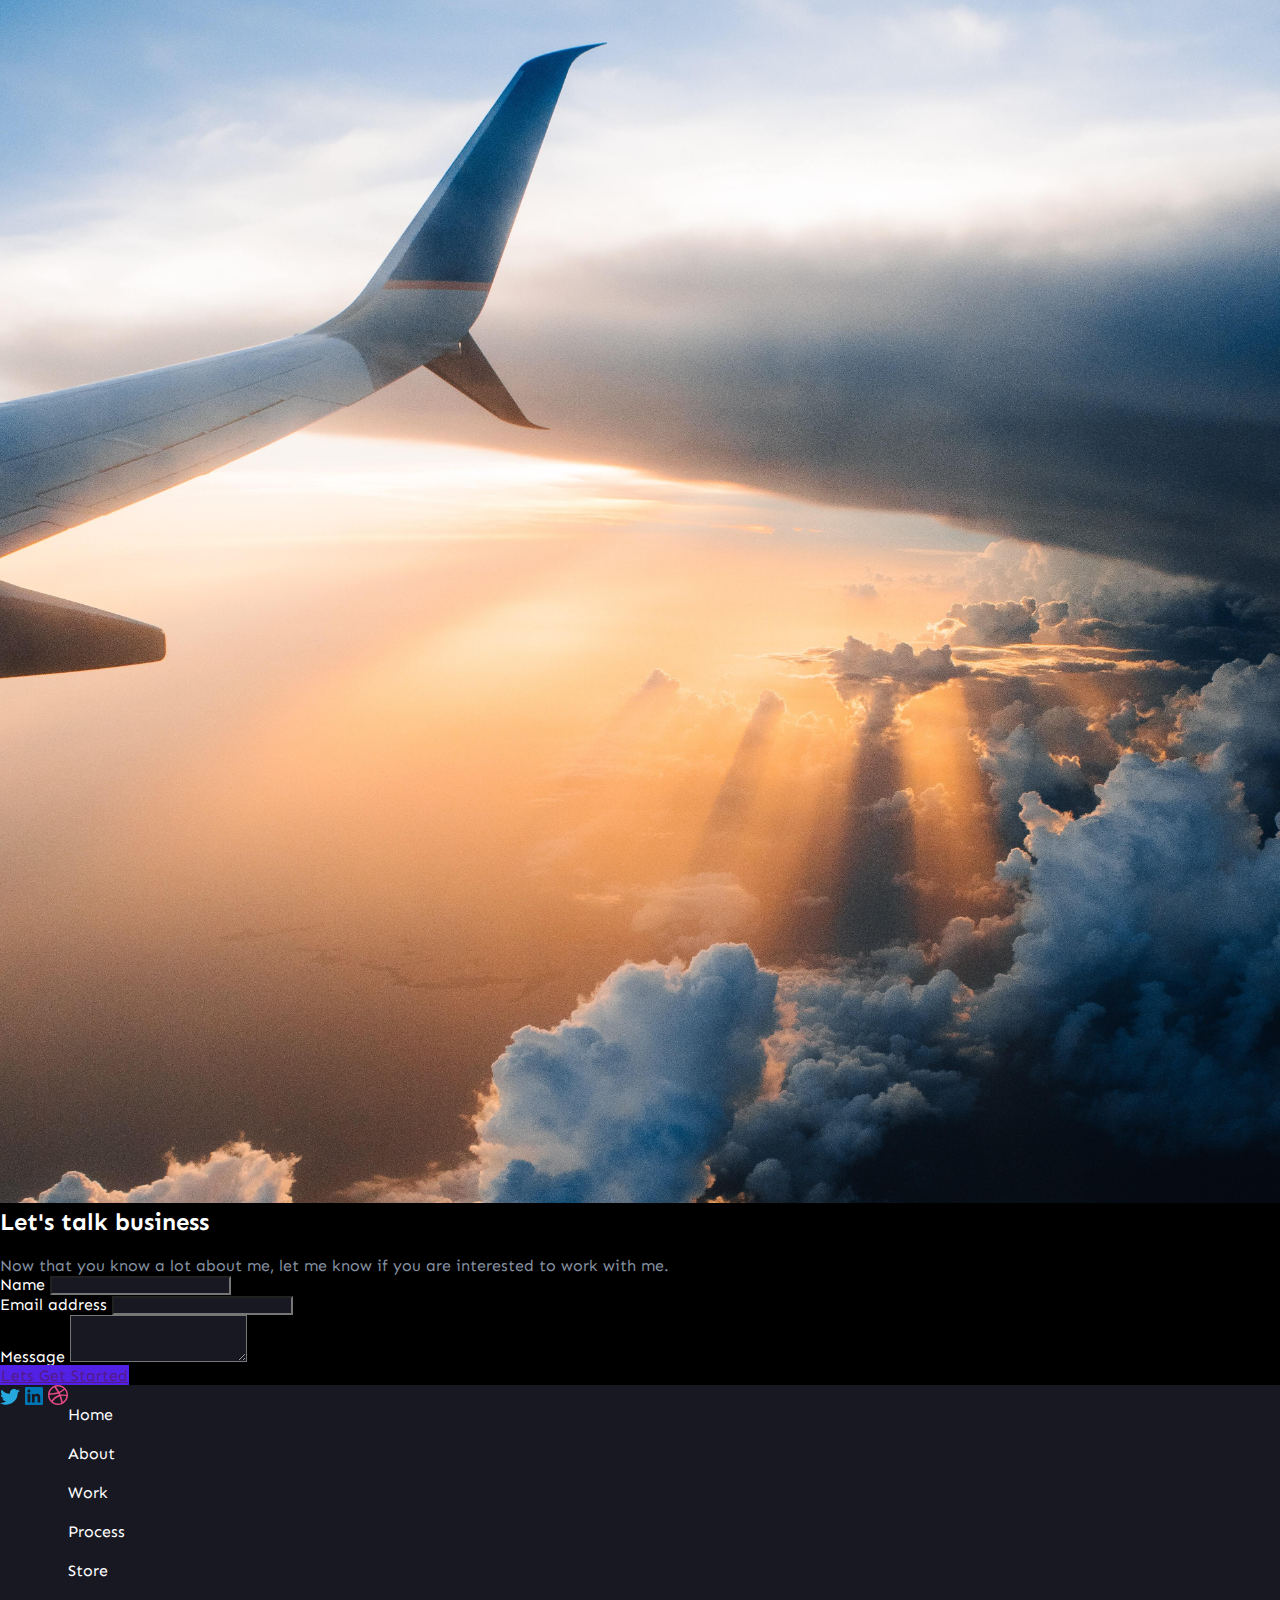
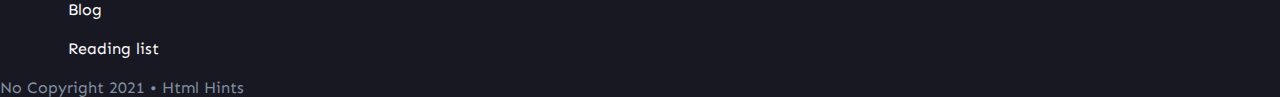
==== commit 54a20d24: "spaces" ====
--- a/index.html
+++ b/index.html
@@ -24,8 +24,9 @@
   </head>
   <body>
     <!-- navbar -->
-    <nav class="navbar navbar-expand-lg navbar-light fixed-top">
-      <div class="container-fluid">
+   
+    <nav class="navbar navbar-light fixed-top">
+      
         <button
           class="navbar-toggler"
           type="button"
@@ -39,22 +40,22 @@
         </button>
         <div class="collapse navbar-collapse" id="navbarNav">
           <ul class="navbar-nav ms-auto">
-            <li class="nav-item">
+            <li class="nav-item px-2">
               <a class="nav-link text-white active" aria-current="page" href="#"
                 >Experience</a
               >
             </li>
-            <li class="nav-item">
+            <li class="nav-item px-2">
               <a class="nav-link text-white" href="#">Contact</a>
             </li>
-            <li class="nav-item">
+            <li class="nav-item px-2">
               <a class="nav-link text-white" href="#">Work</a>
             </li>
           </ul>
         </div>
-      </div>
+     
     </nav>
-
+  </div>
     <!-- main -->
     <section>
       <div class="d-flex flex-wrap bg-transparent">
@@ -88,7 +89,7 @@
     <!-- experience -->
     <section class="experience">
      
-    <div class="container-fluid">
+    <div class="mx-5">
       <div class="d-flex  text-white">
         <div class="col-lg-8 col-md-8 col-sm-11">
           <p class="light-grey">WORK EXPERIENCE</p>
@@ -98,10 +99,10 @@
         <div class="col-4"></div>
       </div>
 
-      <div class="d-flex row works my-5">
+      <div class="d-flex row works my-5 ms-1">
         <div class="col-lg-4 col-md-4 col-sm-12 px-2 my-3">
           <h1>01</h1>
-          <h5 class="work-head text-white col-7">
+          <h5 class="work-head text-white col-7 me-auto">
             <span style="color: limegreen">Google,</span> Interaction Designer.
           </h5>
           <p class="work-text text-white col-lg-8 col-md-8 col-sm-11">
@@ -172,7 +173,7 @@
         <div class="col-lg-4 col-md-12   ">
           <h2>Skillset</h2>
 
-          <p class="light-grey">
+          <p class="light-grey col-8">
             With skills in over 4 different fields of design, I am the perfect
             person to hire when it comes to a full fledged project. Whatever
             your needs are, I can pretty much take on any challenge.
@@ -192,7 +193,7 @@
                 alt=""
               />
               <h3>Product Design</h3>
-              <p class="light-grey">
+              <p class="light-grey col-8">
                 Working at Facebook has taught me a lot about how to understand
                 users, solve problems and build great products.
               </p>
@@ -206,7 +207,7 @@
                 alt=""
               />
               <h3>Visual Design</h3>
-              <p class="light-grey">
+              <p class="light-grey col-8 ">
                 I started my design journey with motion design in my college
                 days. Motion is something that really fascinates me because of
                 the flexibility of story telling.
@@ -223,7 +224,7 @@
                 alt=""
               />
               <h3>Motion Design</h3>
-              <p class="light-grey">
+              <p class="light-grey col-8">
                 My experience at dribbble has helped me learn to develop the eye
                 for design. Colors, typography, layout and the whole package.
               </p>
@@ -236,7 +237,7 @@
                 alt=""
               />
               <h3>Photography</h3>
-              <p class="light-grey">
+              <p class="light-grey col-8">
                 Clicking pictures really brings out the creative in me.
                 Phtography really makes you look and percieve things in a
                 different way.
--- a/styles.css
+++ b/styles.css
@@ -16,6 +16,11 @@
     line-height: 80px;
 }
 
+*{
+    max-width: 100%;
+    overflow-x: hidden;
+}
+
 main > span{
     color: rgba(255, 255, 255, 0.5);
 }
@@ -24,6 +29,7 @@
     margin: 0;
     padding: 0;
 }
+
 .light-grey{
     color: #8491a0;
 }
@@ -70,7 +76,7 @@
       
         width: 60%;
         margin-right: auto;
-        margin-left: 65px;
+        margin-left: 55px;
         text-align: left;
         justify-content: left;
        
@@ -84,6 +90,7 @@
     .hero-image{
         top: 0;
         background-color: none;
+      
     }
 }
 
@@ -97,7 +104,7 @@
     background-color: black;
     align-items: center;
     margin: auto;
-    padding: 8% 5%;
+    padding: 8% 0;
 }
 
 
@@ -136,6 +143,7 @@
 /* skillset */
 .skillset{
     color: white;
+    padding: 8% 0;
 }
 
 .works h5{
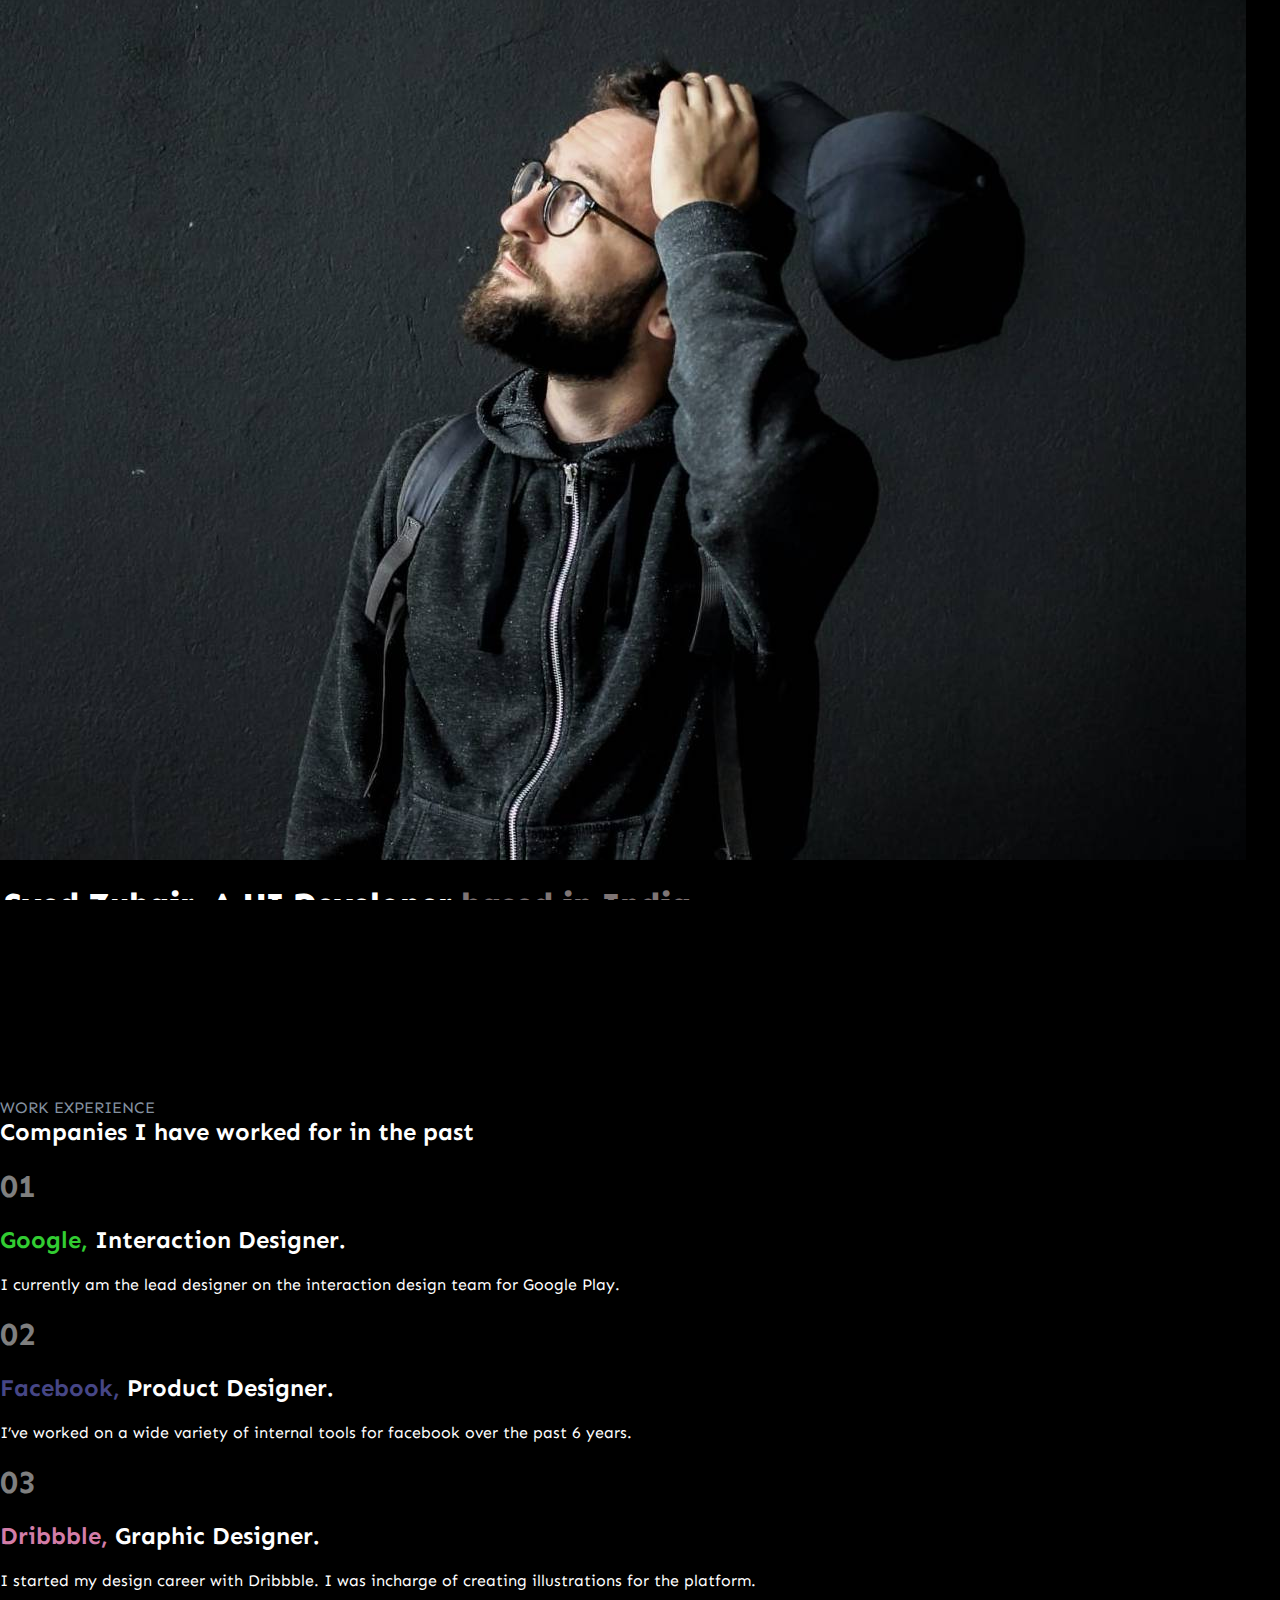
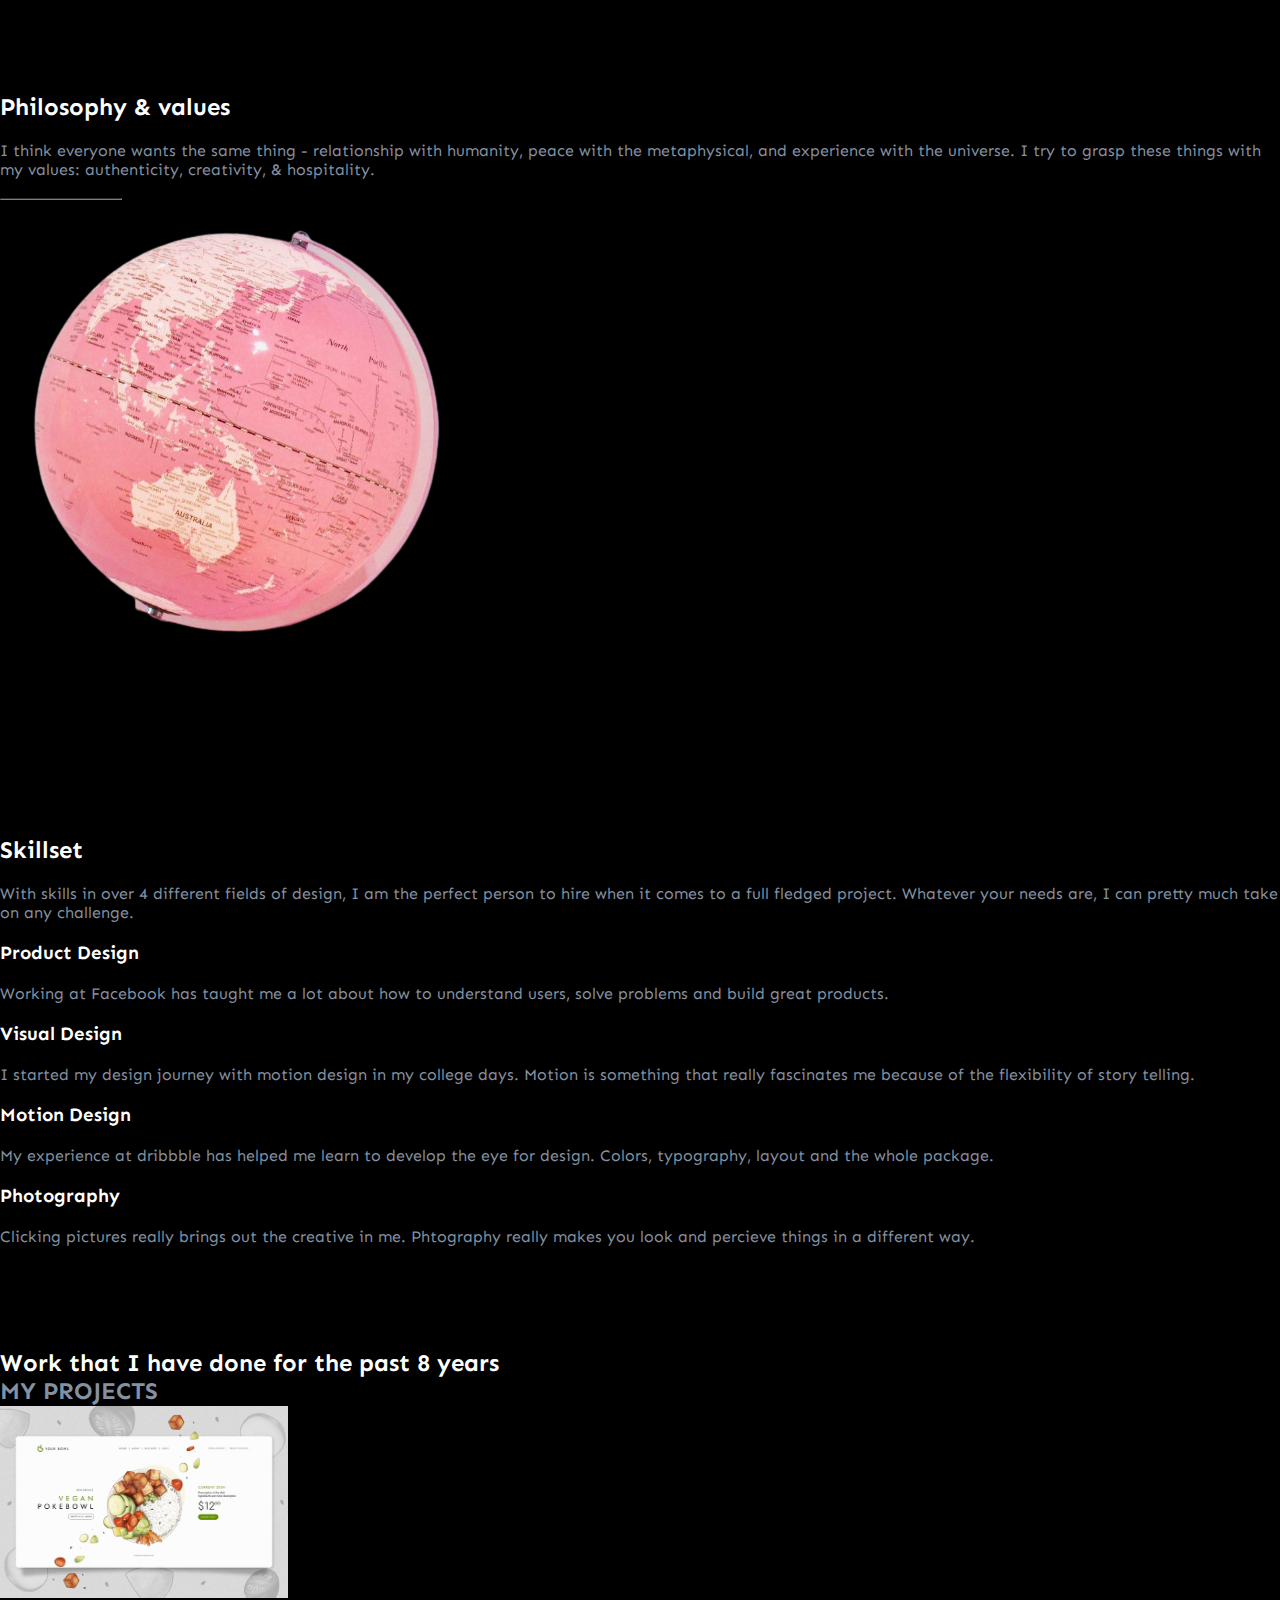
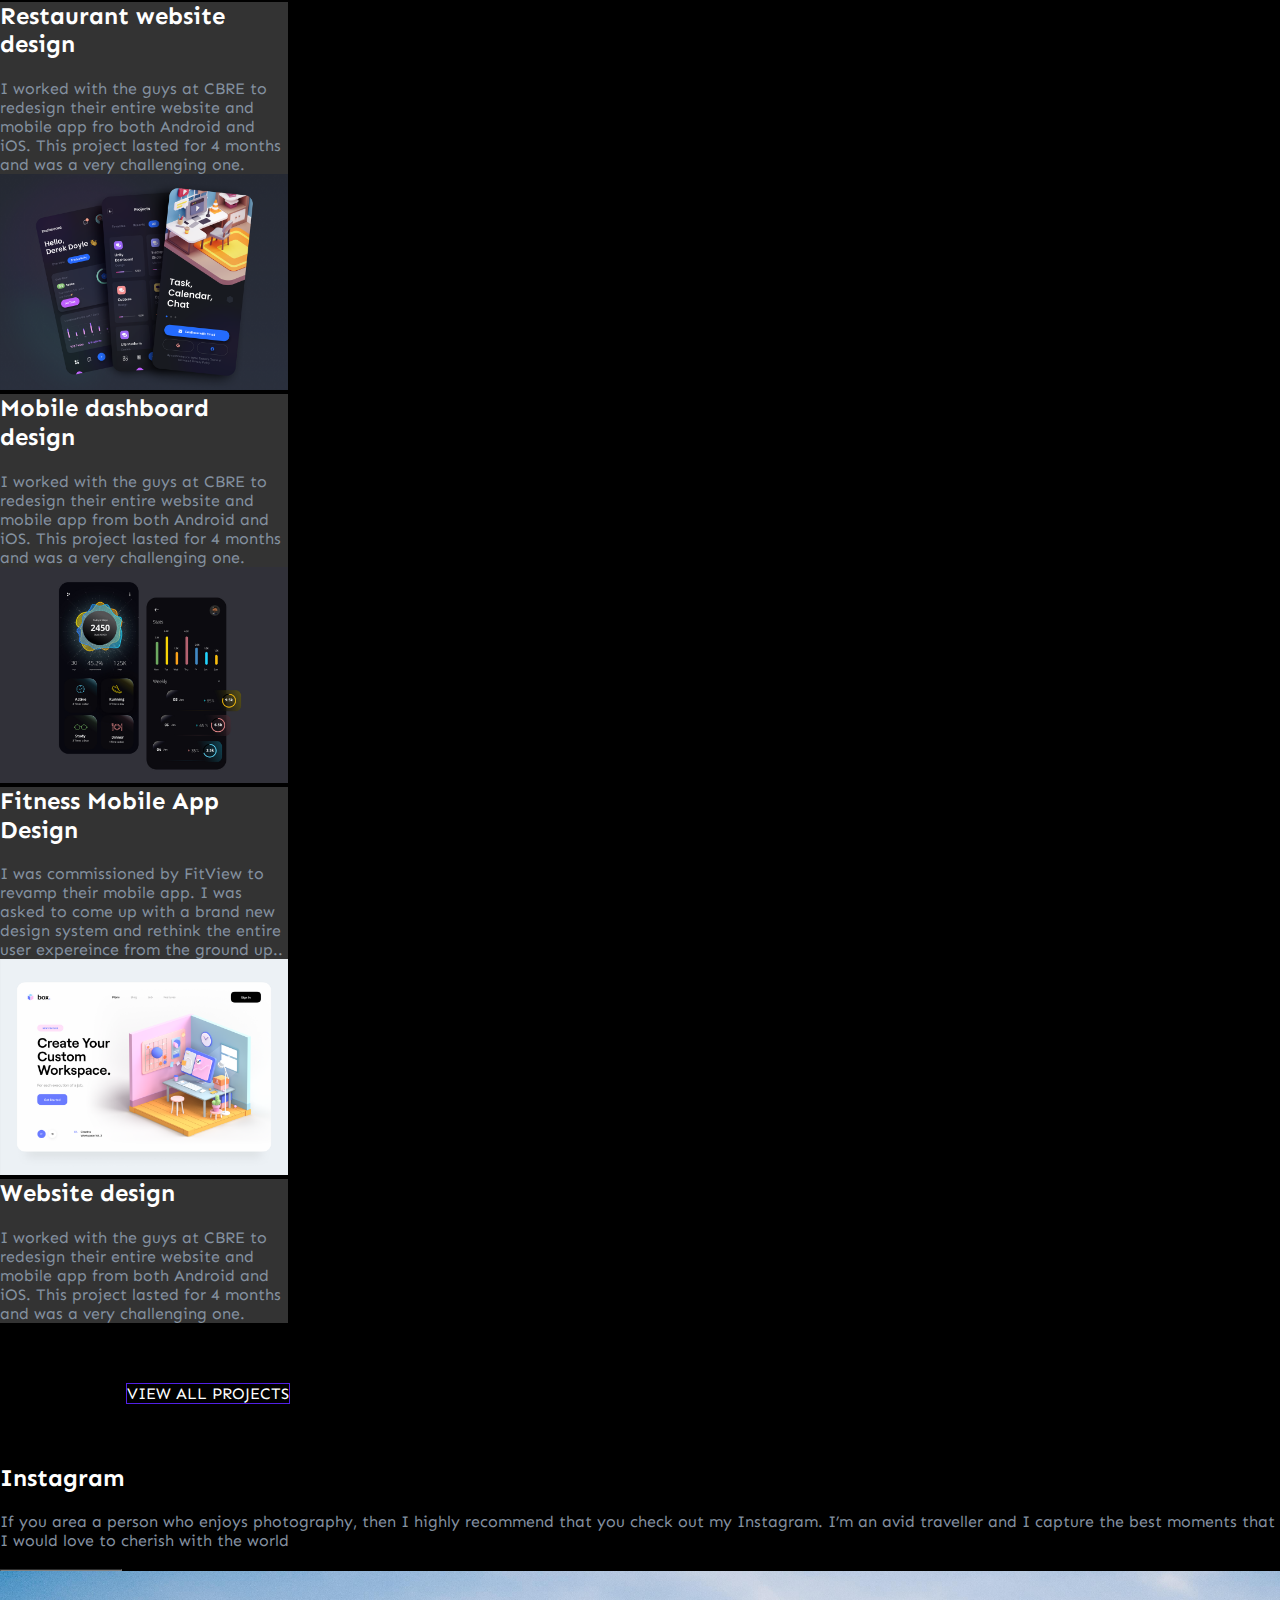
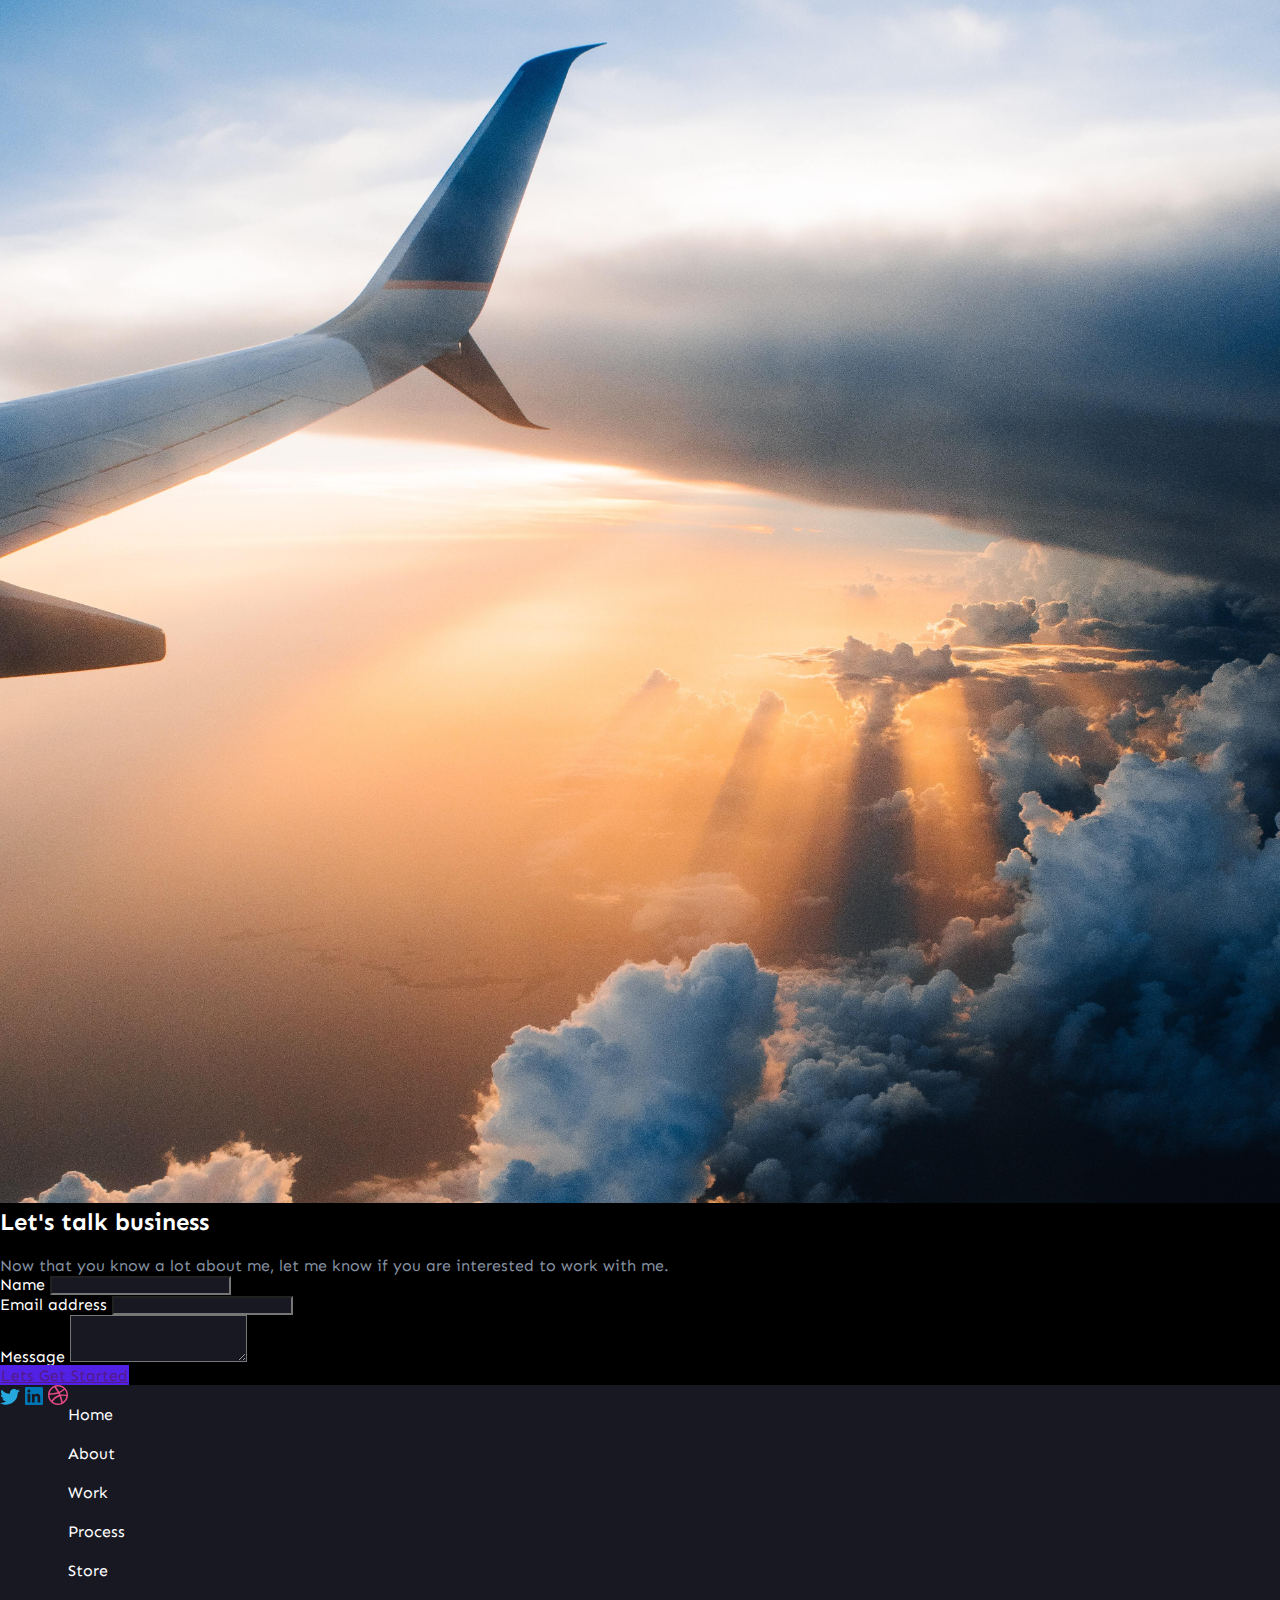
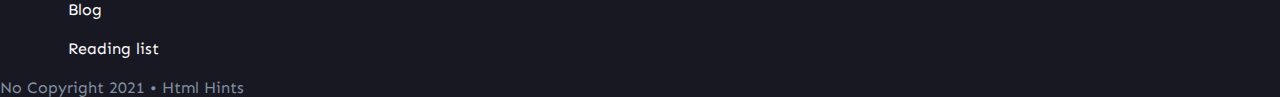
==== commit fc238a79: "final" ====
--- a/index.html
+++ b/index.html
@@ -25,7 +25,7 @@
   <body>
     <!-- navbar -->
    
-    <nav class="navbar navbar-light fixed-top">
+    <nav class="navbar navbar-light ">
       
         <button
           class="navbar-toggler"
@@ -89,31 +89,31 @@
     <!-- experience -->
     <section class="experience">
      
-    <div class="mx-5">
+    <div class="ms-5">
       <div class="d-flex  text-white">
-        <div class="col-lg-8 col-md-8 col-sm-11">
-          <p class="light-grey">WORK EXPERIENCE</p>
-          <h2>Companies I have worked for <span>in the past</span></h2>
-        </div>
-
-        <div class="col-4"></div>
-      </div>
-
-      <div class="d-flex row works my-5 ms-1">
-        <div class="col-lg-4 col-md-4 col-sm-12 px-2 my-3">
+        <div class="">
+          <p class="light-grey col-lg-8 col-md-8 col-sm-12">WORK EXPERIENCE</p>
+          <h2 class="col-lg-8 col-md-8 col-sm-12">Companies I have worked for <span>in the past</span></h2>
+        </div>
+
+        <!-- <div class="col-4"></div> -->
+      </div>
+
+      <div class="d-flex row works my-5 ">
+        <div class="col-lg-4 col-md-4 col-sm-12  my-3">
           <h1>01</h1>
-          <h5 class="work-head text-white col-7 me-auto">
+          <h5 class="work-head text-white col-lg-7 col-md-7 col-sm-10 me-auto">
             <span style="color: limegreen">Google,</span> Interaction Designer.
           </h5>
-          <p class="work-text text-white col-lg-8 col-md-8 col-sm-11">
+          <p class="work-text text-white col-lg-8 col-md-8 col-sm-10">
             I currently am the lead designer on the interaction design team for
             Google Play.
           </p>
         </div>
 
-        <div class="col-lg-4 col-md-4 col-sm-12 px-2 my-3">
+        <div class="col-lg-4 col-md-4 col-sm-12  my-3">
           <h1>02</h1>
-          <h5 class="work-head text-white col-7">
+          <h5 class="work-head text-white col-lg-7 col-md-7 col-sm-10">
             <span style="color: rgb(70, 70, 134)">Facebook,</span> Product
             Designer.
           </h5>
@@ -123,9 +123,9 @@
           </p>
         </div>
 
-        <div class="col-lg-4 col-md-4 col-sm-12 px-2 my-3">
+        <div class="col-lg-4 col-md-4 col-sm-12  my-3">
           <h1>03</h1>
-          <h5 class="work-head text-white col-7">
+          <h5 class="work-head text-white col-lg-7 col-md-7 col-sm-10">
             <span style="color: rgb(211, 125, 168)">Dribbble,</span> Graphic
             Designer.
           </h5>
@@ -141,7 +141,7 @@
     <!-- philosophy  -->
     <section class="philosophy bg-white">
    
-      <div class="d-flex row align-items-center text-start mx-5">
+      <div class="d-flex row align-items-center text-start ms-5">
         <div class="col-lg-6 col-md-6 col-sm-12 bg-white phy">
           <h2 class="my-5 col-8 text-dark">
             Philosophy & values
@@ -167,13 +167,13 @@
     </section>
 
     <!-- Skillset -->
-    <section class="skillset py-5">
+    <section class="skillset">
       <div class="ms-5">
       <div class="d-flex flex-lg-row flex-sm-column flex-nowrap  skill-head">
-        <div class="col-lg-4 col-md-12   ">
+        <div class="col-lg-4 col-md-12">
           <h2>Skillset</h2>
 
-          <p class="light-grey col-8">
+          <p class="light-grey col-lg-8 col-md-8 col-sm-9">
             With skills in over 4 different fields of design, I am the perfect
             person to hire when it comes to a full fledged project. Whatever
             your needs are, I can pretty much take on any challenge.
@@ -182,24 +182,24 @@
 
         <div class="col-lg-8 col-md-12 col-sm-12">
           
-          <div class="d-flex row flex-sm-column ">
+          <div class="d-flex row flex-sm-column flex-md-row justify-content-evenly">
           
-            <div class="col-lg-6 col-md-6 col-sm-12 d-flex flex-md-row flex-column ">
+            <div class="col-lg-8 col-md-12 col-sm-12 justify-content-between d-flex flex-md-row flex-column">
            
-            <div class="col-12  py-2">
+            <div class="col-md-5 col-lg-5 col-sm-10  py-2">
               <img
                 class="py-3"
                 src="https://uploads-ssl.webflow.com/60670664a9322f4664916537/60670665a9322f21d1916567_Product%20Design.svg"
                 alt=""
               />
               <h3>Product Design</h3>
-              <p class="light-grey col-8">
+              <p class="light-grey ">
                 Working at Facebook has taught me a lot about how to understand
                 users, solve problems and build great products.
               </p>
             </div>
            
-            <div class="col-12  py-2">
+            <div class="col-md-5 col-lg-5 col-sm-10  py-2">
               <img
                 class="py-3"
              
@@ -207,7 +207,7 @@
                 alt=""
               />
               <h3>Visual Design</h3>
-              <p class="light-grey col-8 ">
+              <p class="light-grey ">
                 I started my design journey with motion design in my college
                 days. Motion is something that really fascinates me because of
                 the flexibility of story telling.
@@ -215,29 +215,29 @@
             </div>
           </div>
 
-          <div class="col-lg-6 col-md-6 col-sm-12 d-flex flex-md-row flex-column">
-            
-            <div class="col-12  py-2">
+          <div class="col-lg-8 col-md-12 col-sm-12 justify-content-between d-flex flex-md-row flex-column">
+            
+            <div class="col-md-5 col-lg-5 col-sm-10  py-2">
               <img
                 class="py-3"
                 src="https://uploads-ssl.webflow.com/60670664a9322f4664916537/60670665a9322f0935916564_Motion%20Design.svg"
                 alt=""
               />
               <h3>Motion Design</h3>
-              <p class="light-grey col-8">
+              <p class="light-grey">
                 My experience at dribbble has helped me learn to develop the eye
                 for design. Colors, typography, layout and the whole package.
               </p>
             </div>
             
-            <div class="col-12  py-2">
+            <div class="col-md-5 col-lg-5 col-sm-10  py-2">
               <img
                 class="py-3"
                 src="https://uploads-ssl.webflow.com/60670664a9322f4664916537/60670665a9322f5230916565_Photography.svg"
                 alt=""
               />
               <h3>Photography</h3>
-              <p class="light-grey col-8">
+              <p class="light-grey ">
                 Clicking pictures really brings out the creative in me.
                 Phtography really makes you look and percieve things in a
                 different way.
@@ -252,7 +252,7 @@
 
     <!-- Works  -->
     <section class="works py-5">
-      <div class = "mx-5">
+      <div class = "ms-5">
       <div class="works d-flex row">
         <div class="col-lg-6 col-md-6 col-sm-12 mt-auto">
           <h2 class="text-light">Work that I have done for the past 8 years</h2>
@@ -318,22 +318,29 @@
     <!-- Social -->
     <section class="social bg-white">
    
-        <div class="d-flex row align-items-center social">
-          <div class="col-lg-6 col-md-12 col-sm-12 align-items-center phy my-5">
-            <h2 class="text-dark text-left mx-5 ">Instagram</h2>
-            <p class="light-grey col-7 text-start  mx-5">If you area a person who enjoys photography, then I highly recommend that you check out my Instagram. 
-              I’m an avid traveller and I capture the best moments that I would love to cherish with the world</p>
-
-              <a class="btn text-left m-5 " href="">Follow me on IG<hr class="mt-2" width="140"/></a>
-          </div>
-
-          <div class="col-lg-6 col-md-12 col-sm-12">
-            <img  class="m-auto h-auto align-items-center w-100" src="plane.jpg" alt="">
-
-          </div>
-
-
-        </div>
+    <div class="d-flex row align-items-center text-start ms-5">
+          
+      <div class="col-lg-6 col-md-6 col-sm-12 bg-white phy" style="max-height: 40%;">
+        
+          <h2 class="text-dark py-4">Instagram</h2>
+          <p class="light-grey text-start col-sm-12 col-md-10">If you area a person who enjoys photography, 
+            then I highly recommend that you check out my Instagram. 
+            I’m an avid traveller and I capture the best moments that 
+            I would love to cherish with the world</p>
+            
+            <a class="btn text-start" href="">
+              Follow Me
+              <hr class="mt-2" width="120"
+            /></a>
+      </div>
+
+      <div class="col-lg-6 col-md-6 col-sm-12">
+          <img src="./plane.jpg " alt="">
+      </div>
+
+          
+        
+    </div>
      
    
     </section>
--- a/styles.css
+++ b/styles.css
@@ -7,7 +7,7 @@
     color: white;
 }
 p{
-    text-align: justify;
+    text-align: start;
     padding-top: 20px ;
 }
 
@@ -128,7 +128,7 @@
 
 .phy a{
    margin-left: 0;
-   height: 50px;
+   
    border-radius: 4px;
    color: #000;
 }
@@ -136,7 +136,7 @@
 .phy a:hover {
     color: white;
     background-color: #5221e6;
-   
+    
 }
 
 
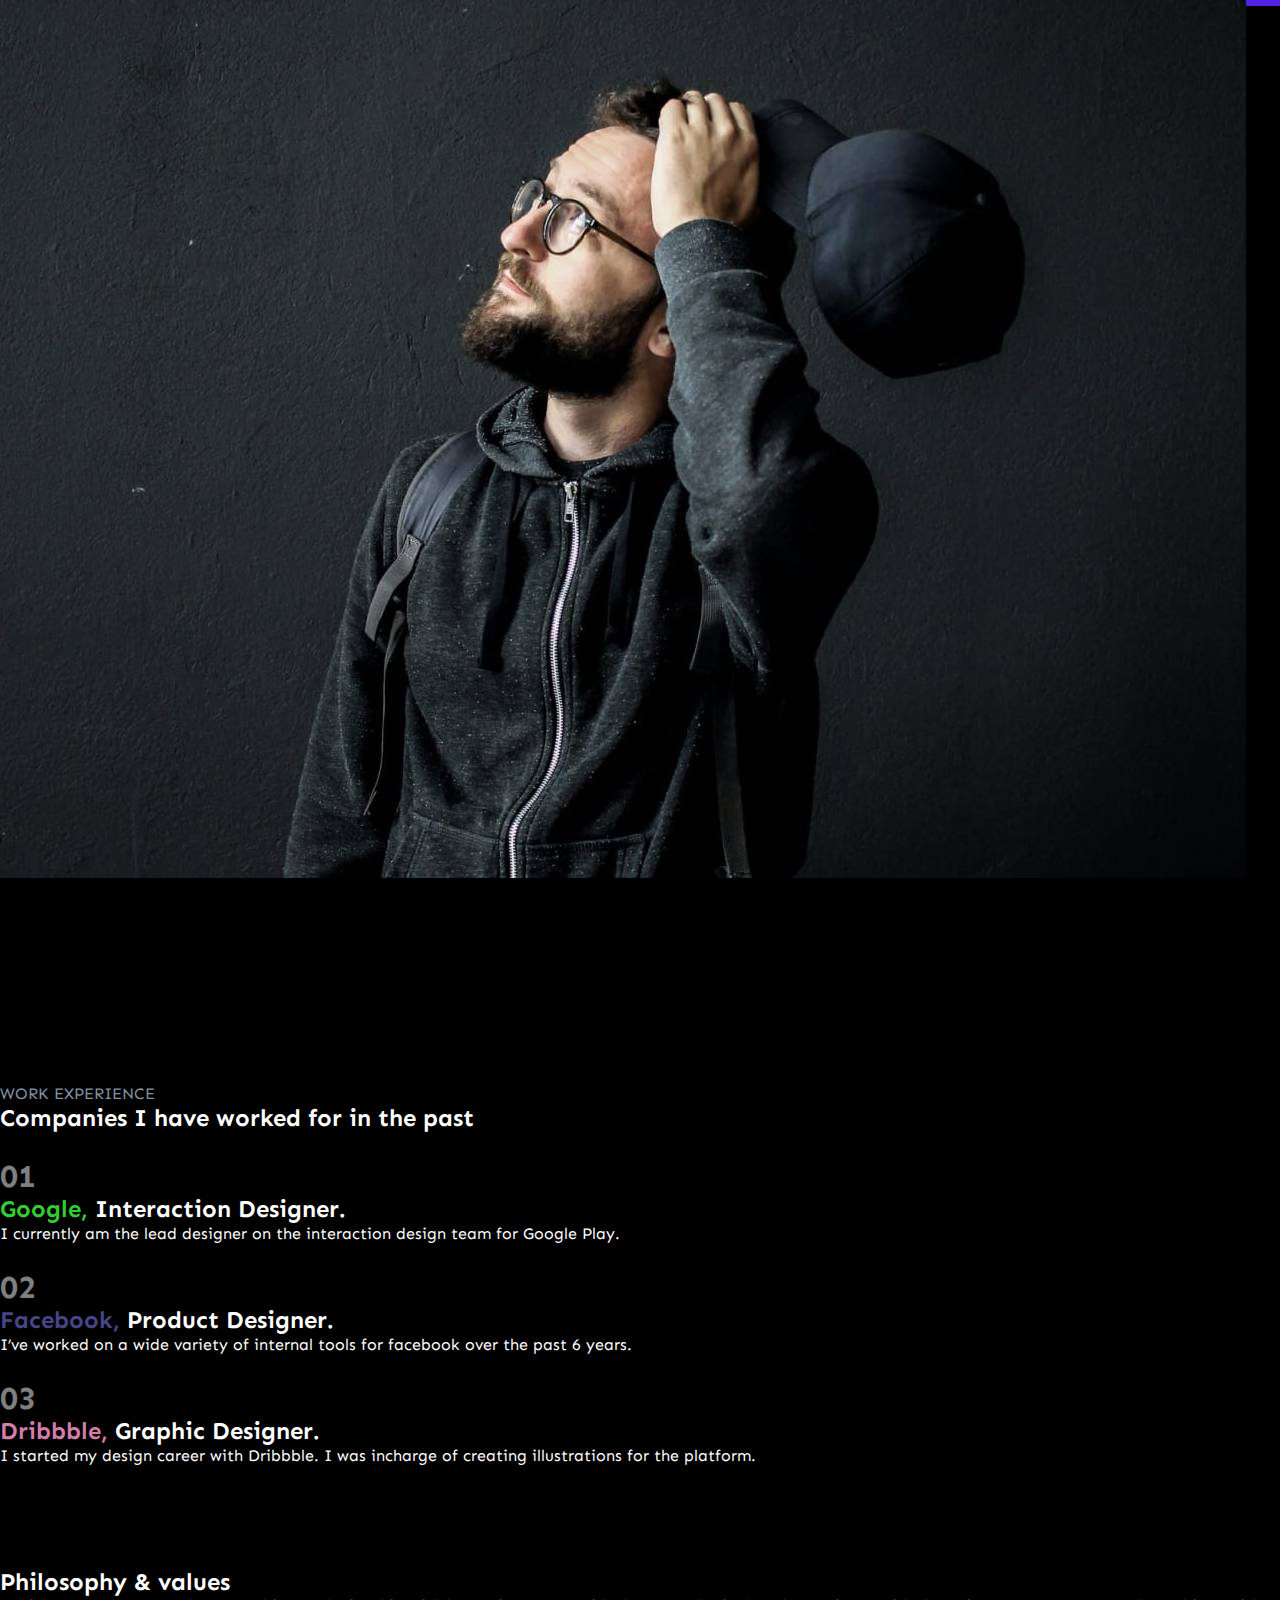
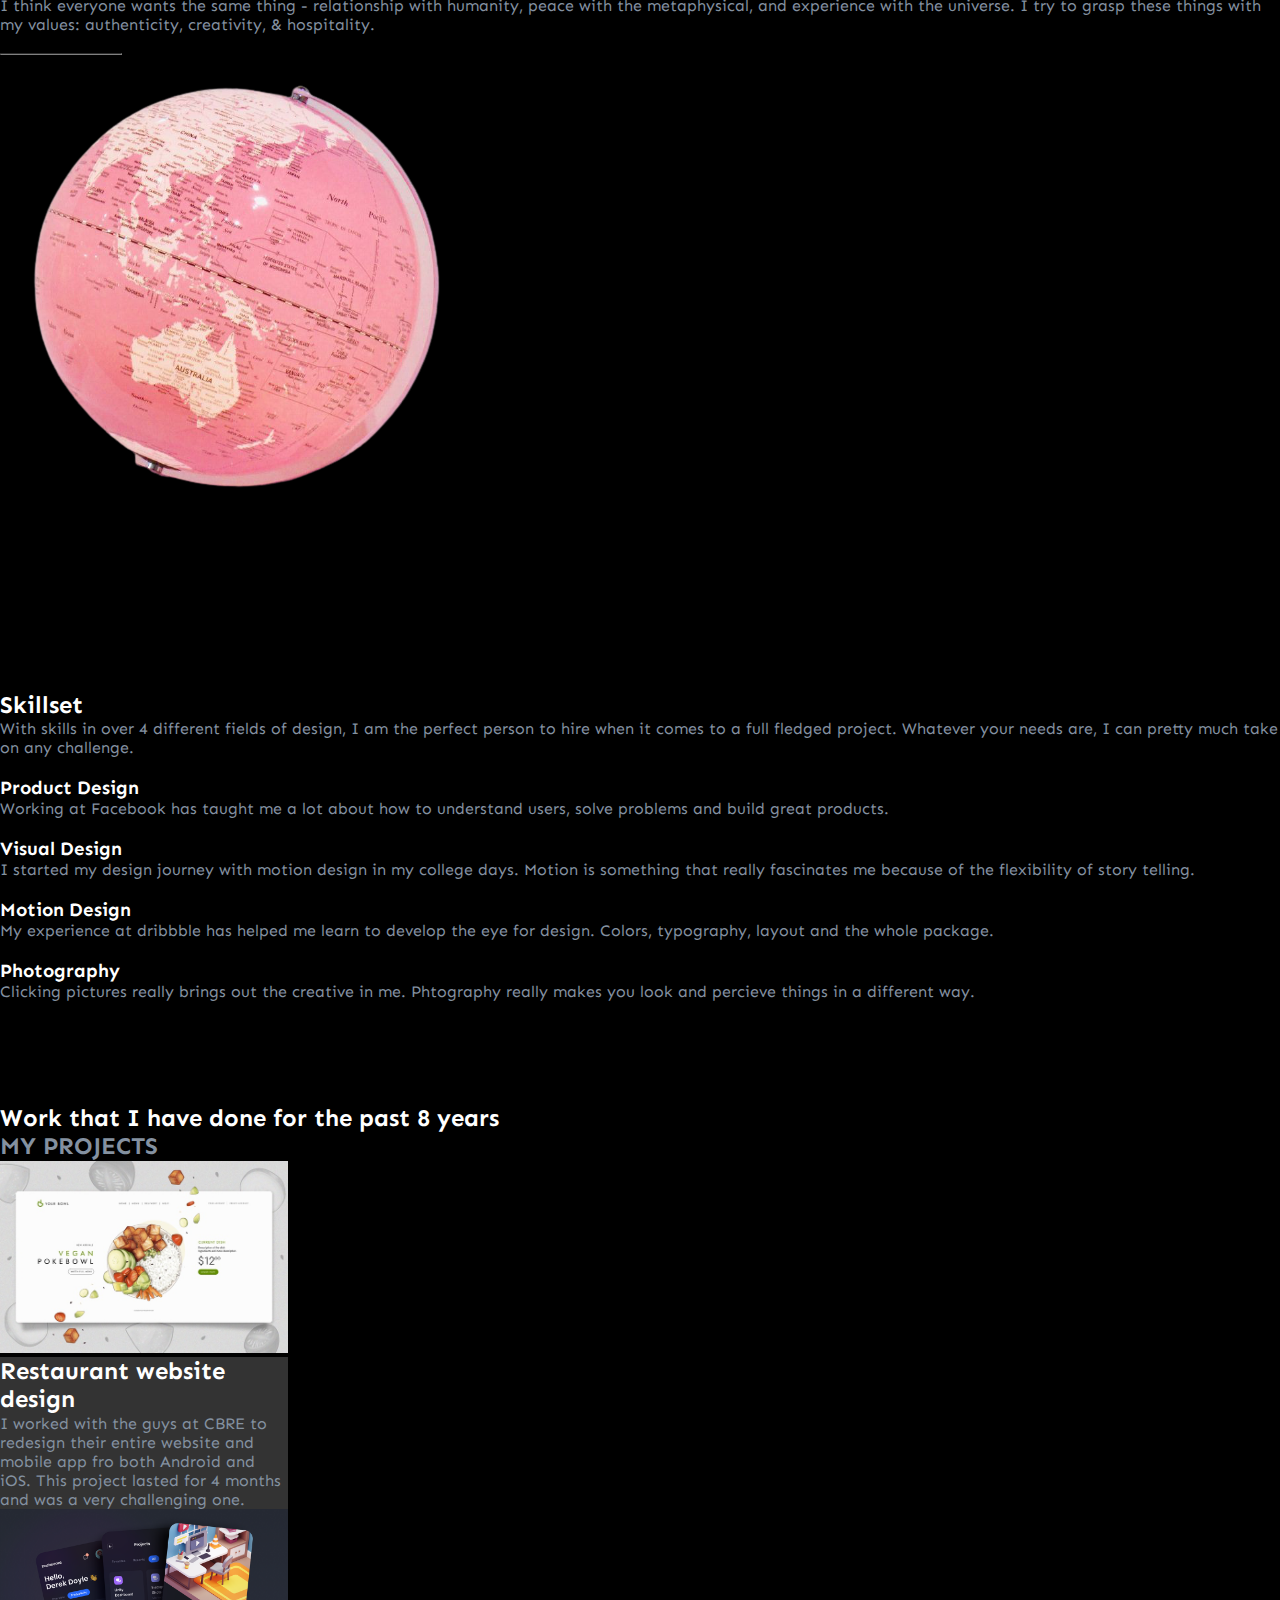
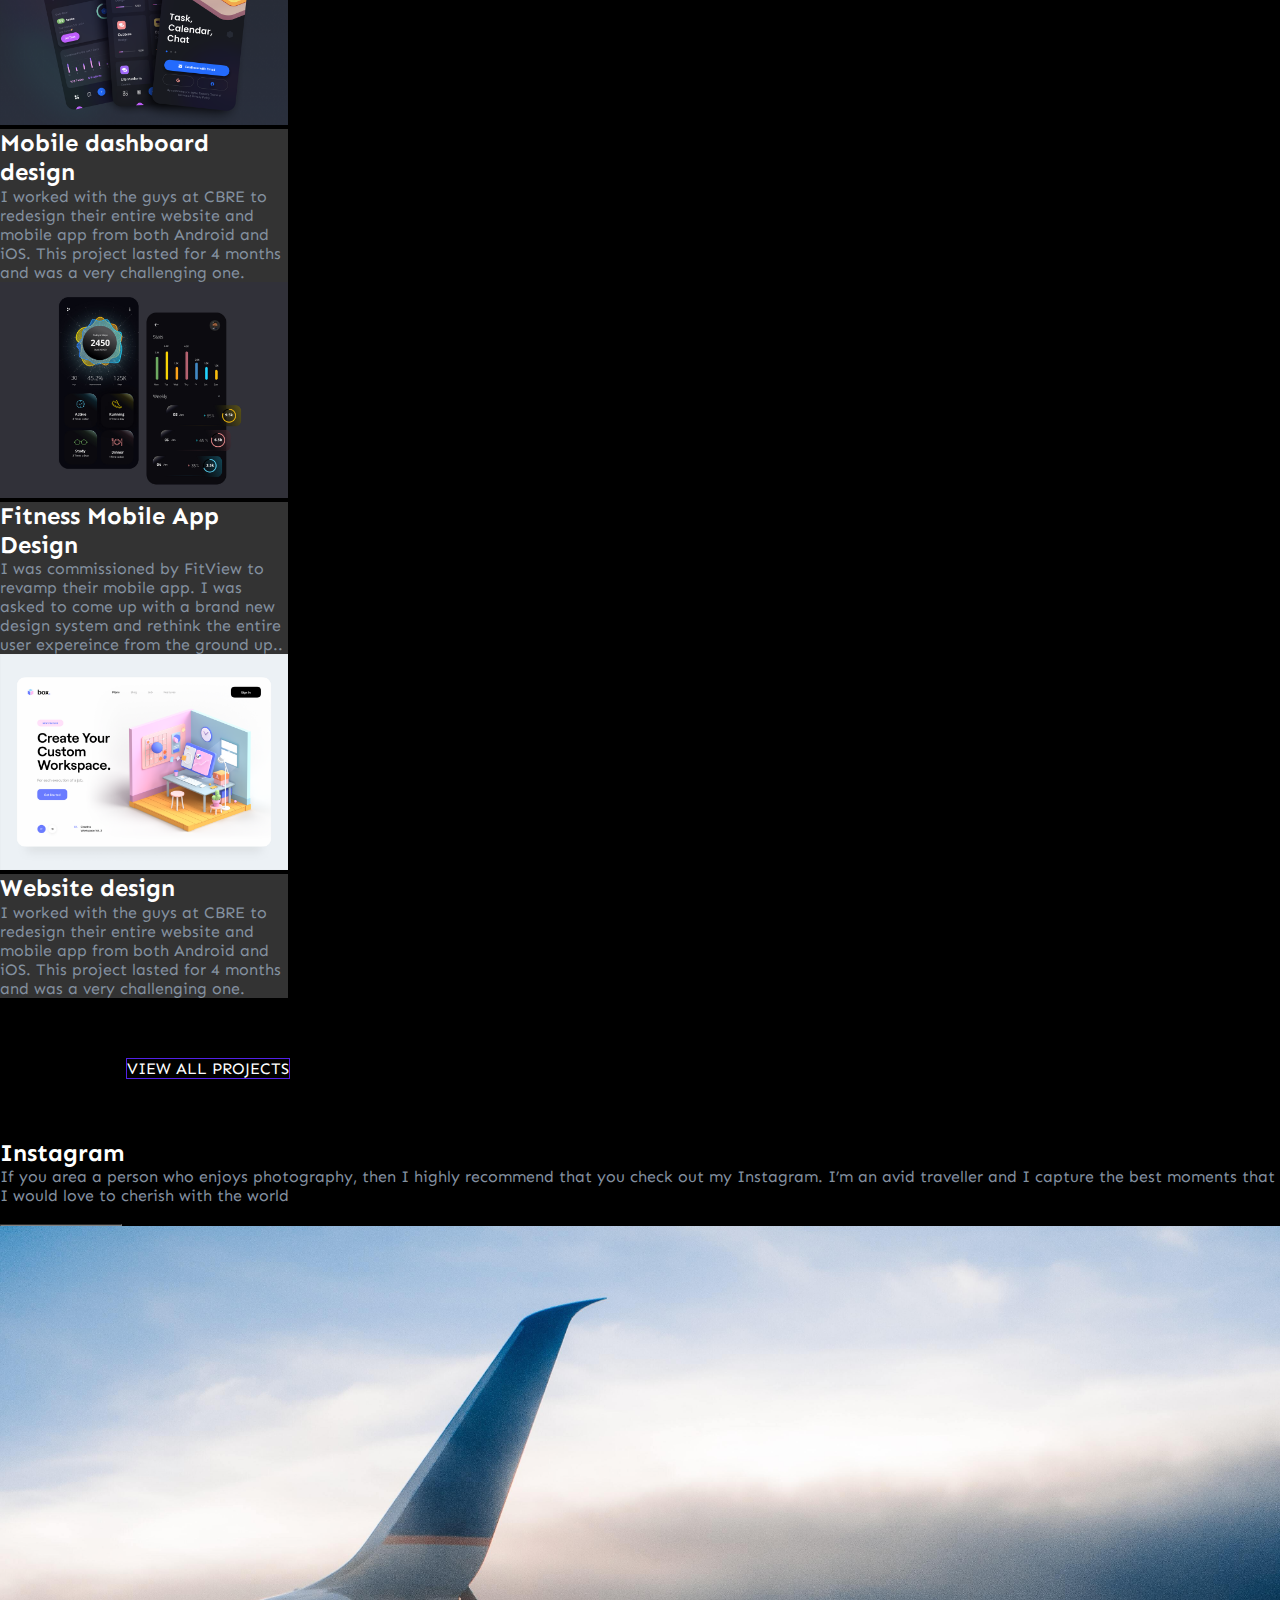
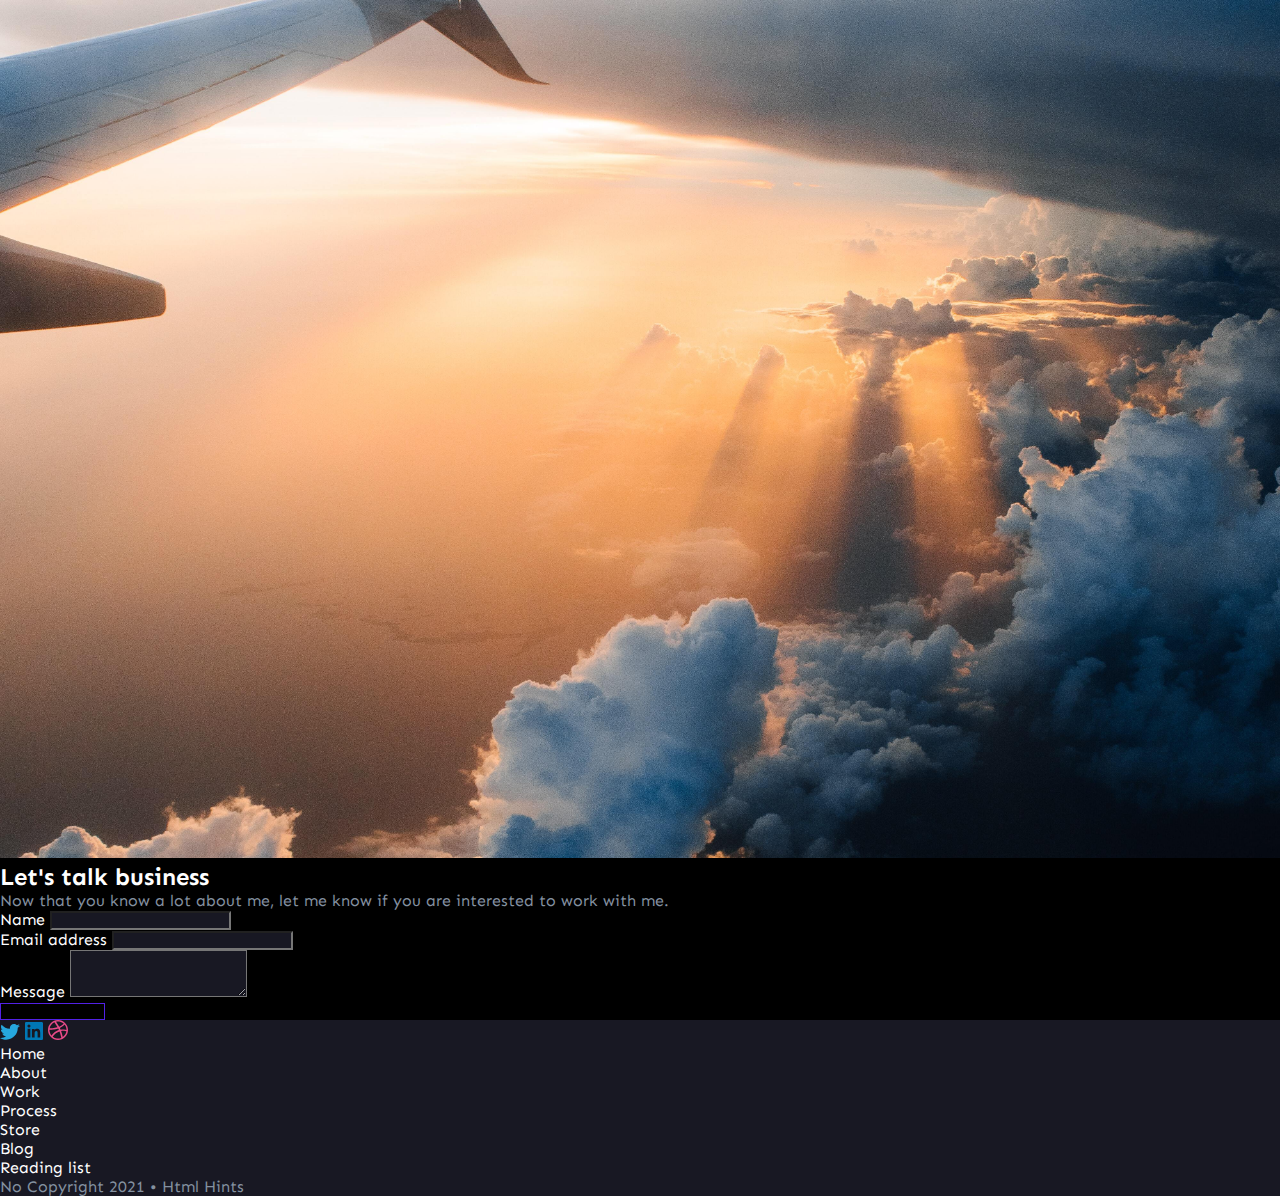
==== commit d516883a: "final" ====
--- a/index.html
+++ b/index.html
@@ -4,6 +4,8 @@
     <meta charset="UTF-8" />
     <meta http-equiv="X-UA-Compatible" content="IE=edge" />
     <meta name="viewport" content="width=device-width, initial-scale=1.0" />
+       
+    
     <!-- Bootstrap JS -->
     <script
       src="https://cdn.jsdelivr.net/npm/bootstrap@5.0.1/dist/js/bootstrap.bundle.min.js"
@@ -25,7 +27,8 @@
   <body>
     <!-- navbar -->
    
-    <nav class="navbar navbar-light ">
+   
+    <nav class="navbar navbar-dark text-tomato fixed-top navbar-expand-lg ps-2">
       
         <button
           class="navbar-toggler"
@@ -41,7 +44,7 @@
         <div class="collapse navbar-collapse" id="navbarNav">
           <ul class="navbar-nav ms-auto">
             <li class="nav-item px-2">
-              <a class="nav-link text-white active" aria-current="page" href="#"
+              <a class="nav-link text-white active" style="background-color: #5221e6;" aria-current="page" href="#"
                 >Experience</a
               >
             </li>
@@ -49,7 +52,7 @@
               <a class="nav-link text-white" href="#">Contact</a>
             </li>
             <li class="nav-item px-2">
-              <a class="nav-link text-white" href="#">Work</a>
+              <a class="nav-link text-white"  href="#">Work</a>
             </li>
           </ul>
         </div>
@@ -59,14 +62,14 @@
     <!-- main -->
     <section>
       <div class="d-flex flex-wrap bg-transparent">
-        <div class="col-lg-4 col-md-4"></div>
-        <div class="col-lg-8 col-md-8"></div>
+        <div class="col-4"></div>
+        <div class="col-8"></div>
       </div>
 
       <div class="main">
-        <div class="d-flex flex-wrap">
+        <div class="d-flex flex-wrap ">
           <div class="col-lg-6 col-md-6 col-sm-12">
-            <img src="./hero-image.jpg" alt="" style="max-width: 100%" />
+            <img class="hero-image" src="./hero-image.jpg" alt="" />
           </div>
 
           <div class="col-lg-6 col-md-6 col-sm-12 my-auto head-text-left">
@@ -89,7 +92,7 @@
     <!-- experience -->
     <section class="experience">
      
-    <div class="ms-5">
+    <div class="ms-5 ">
       <div class="d-flex  text-white">
         <div class="">
           <p class="light-grey col-lg-8 col-md-8 col-sm-12">WORK EXPERIENCE</p>
@@ -170,10 +173,10 @@
     <section class="skillset">
       <div class="ms-5">
       <div class="d-flex flex-lg-row flex-sm-column flex-nowrap  skill-head">
-        <div class="col-lg-4 col-md-12">
+        <div class="col-lg-4 col-md-12 col-sm-10">
           <h2>Skillset</h2>
 
-          <p class="light-grey col-lg-8 col-md-8 col-sm-9">
+          <p class="light-grey col-10">
             With skills in over 4 different fields of design, I am the perfect
             person to hire when it comes to a full fledged project. Whatever
             your needs are, I can pretty much take on any challenge.
@@ -316,34 +319,33 @@
     </section>
 
     <!-- Social -->
-    <section class="social bg-white">
+    <section class=" bg-white">
    
-    <div class="d-flex row align-items-center text-start ms-5">
+    <div class="d-lg-flex d-md-flex text-start justify-content-evenly">
           
-      <div class="col-lg-6 col-md-6 col-sm-12 bg-white phy" style="max-height: 40%;">
+      <div class="col-lg-6 col-md-6 col-sm-12 d-flex flex-column text-start justify-content-center bg-white phy" >
         
-          <h2 class="text-dark py-4">Instagram</h2>
-          <p class="light-grey text-start col-sm-12 col-md-10">If you area a person who enjoys photography, 
+          <h2 class="text-dark py-4 px-5">Instagram</h2>
+          <p class="light-grey text-start col-sm-12 col-lg-8 col-md-10 px-5">If you area a person who enjoys photography, 
             then I highly recommend that you check out my Instagram. 
             I’m an avid traveller and I capture the best moments that 
             I would love to cherish with the world</p>
             
-            <a class="btn text-start" href="">
+            <a class="btn text-start my-5 ms-5" href="">
               Follow Me
               <hr class="mt-2" width="120"
             /></a>
       </div>
 
-      <div class="col-lg-6 col-md-6 col-sm-12">
-          <img src="./plane.jpg " alt="">
+      <div class="col-lg-6 col-md-6 col-sm-12 d-flex ms-auto">
+          <img src="./plane.jpg " class="w-100 h-100" alt="">
       </div>
 
           
         
     </div>
      
-   
-    </section>
+  </section>
 
     <!-- form -->
     <section class="form-section">
@@ -355,28 +357,31 @@
         </div>
         
         <div class="col-lg-6 col-md-6 col-sm-12  form-inputs">
-           <form action="">
+          <form  onsubmit="return false;">
             <div class="mb-5">
-              <label for="exampleFormControlInput1" class="form-label">Name</label>
-              <input type="email" class="form-control input-bg border-0" id="exampleFormControlInput1" placeholder="">
+              <label for="exampleInputName" class="form-label">Name</label>
+              <input type="text"  class="form-control input-bg border-0" id="exampleInputName" placeholder="">
+              <span class="text-danger" id="name-error"></span>
             </div>
             <div class="mb-5">
-              <label for="exampleFormControlInput1" class="form-label">Email address</label>
-              <input type="email" class="form-control input-bg border-0" id="exampleFormControlInput1" placeholder="">
+              <label for="exampleEmail1" class="form-label">Email address</label>
+              <input type="email"   class="form-control input-bg border-0" id="exampleEmail1" placeholder="">
+              <span class="text-danger" id="email-error"></span>
             </div>
             <div class="mb-5">
-              <label for="exampleFormControlTextarea1" class="form-label">Message</label>
-              <textarea class="form-control input-bg border-0" id="exampleFormControlTextarea1" rows="3"></textarea>
-            </div>
-            
-            <a href="" class="button w-100 btn px-3 py-4 text-white fw-bold">Lets Get Started</a>
+              <label for="messageTextArea" class="form-label">Message</label>
+              <textarea class="form-control input-bg border-0" id="messageTextArea" rows="3"></textarea>
+              <span class="text-danger" id="message-error"></span>
+            </div>
+            
+            <button type="submit" class="button w-100 btn px-3 py-4 text-white fw-bold"  id="form-submit"><strong>Lets Get Started</strong></button>
 
            </form>
 
         </div>
       </div>
     </section>
-
+    <script src="./script.js"></script>
     <footer >
       <section class="">
       <div class="ms-5 py-5  footer">
@@ -412,5 +417,6 @@
       </section>
       
     </footer>
+    
   </body>
 </html>
--- a/styles.css
+++ b/styles.css
@@ -8,12 +8,14 @@
 }
 p{
     text-align: start;
-    padding-top: 20px ;
+   
 }
 
 h1{
-    font-size: calc(80px + vh);
-    line-height: 80px;
+     font-size: calc(80px + vh);
+     margin-top: 25px;
+     overflow-y: hidden;
+     
 }
 
 *{
@@ -45,15 +47,18 @@
     background: rgb(24, 24, 35);
 }
 
-
+.navbar{
+    border-top: 6px solid #5221e6;;
+}
 
 
 /* main */
 .main{
     top: 0;
+    margin: auto;
     position: absolute;
     align-items: center;
-    height: 100%;
+    height: 100vh;
     display: flex;
 }
 .head-text-left span{
@@ -66,32 +71,34 @@
    
 }
 
-@media(min-width: 320px) and (max-width: 760px){
-    .main{
-        position: absolute;
-        background-color: #181823;
-        top:0;
+@media(min-width: 320px) and (max-width: 767px){
+    .main{ 
+        top : 0 !important;
+        display: flex;
+        justify-content: center;
+        align-items: center;
+        margin: 0 30px;
+        height: 100vh;
+    }
+    
+    .hero-image{
+        max-width: 100%;
+        max-height: 100%;
+        
     }
     .head-text-left{
-      
-        width: 60%;
-        margin-right: auto;
-        margin-left: 55px;
+        
+        margin-left: 0;
         text-align: left;
-        justify-content: left;
+        
        
     }
-    h1{ 
-       
-        margin-top: 20px;
-        line-height: 1.2;
-        
-    }
-    .hero-image{
-        top: 0;
-        background-color: none;
-      
-    }
+    h1{
+        font-size: calc(40px + vh);
+        line-height: 40px;
+    }
+   
+    
 }
 
 
@@ -128,7 +135,7 @@
 
 .phy a{
    margin-left: 0;
-   
+   max-width: 150px;
    border-radius: 4px;
    color: #000;
 }
@@ -185,6 +192,16 @@
  
 }
 
+/* social */
+@media(max-width: 670px) {
+     
+    .social-text{
+        margin-left: 10%;
+        max-width: 300px;
+    }
+
+}
+
 
 /* business  form*/
 .input-bg{
@@ -207,7 +224,7 @@
     max-height: 15px;
 }
 
-@media(max-width: 576px){
+@media(min-width: 720px){
     .footer{
         display: flex;
         flex-direction: column;
@@ -221,16 +238,16 @@
     }
 }
 
-@media(min-width: 576px){
+@media(max-width: 320px){
     .footer{
         display: flex;
-        flex-direction: row;
+        flex-direction: column;
        
     }
     .cta-i{
         max-height: 27px;
     }
     .navs{
-        justify-content: space-evenly;
+        justify-content: space-between;
     }
 }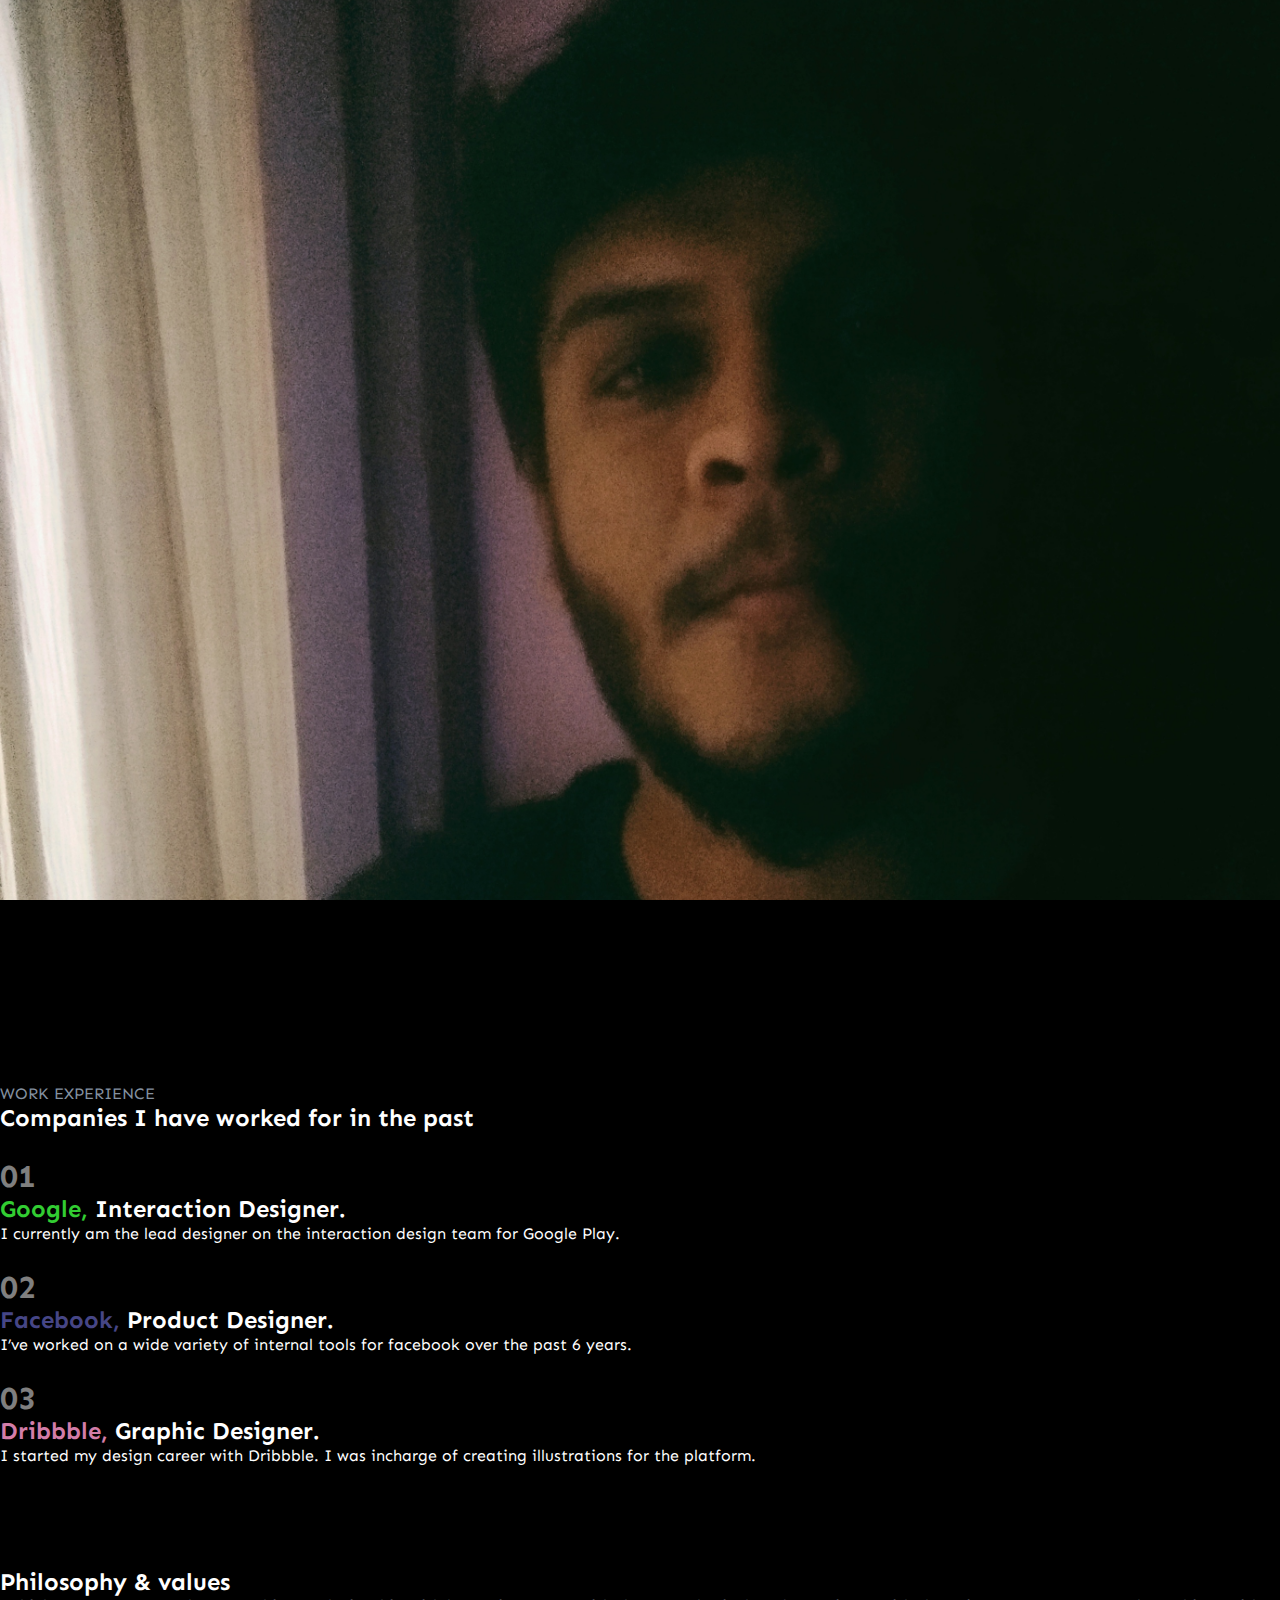
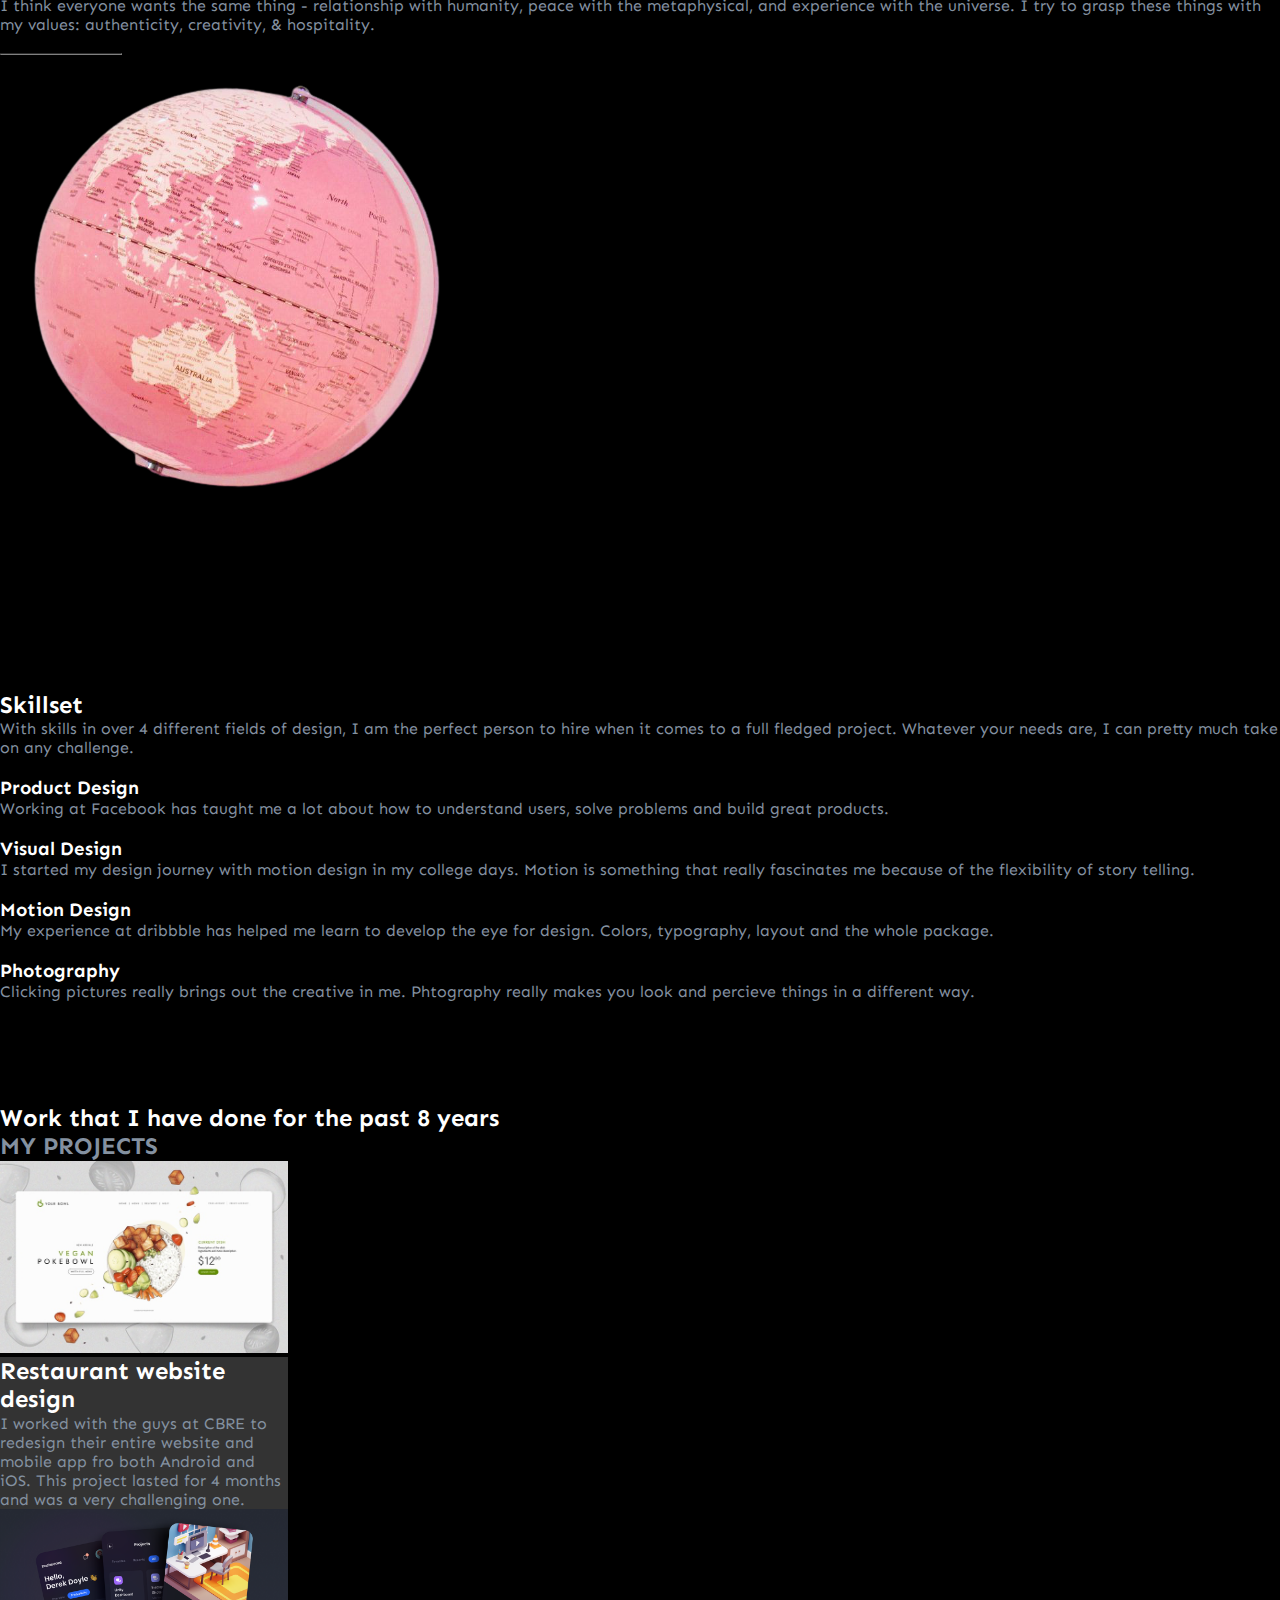
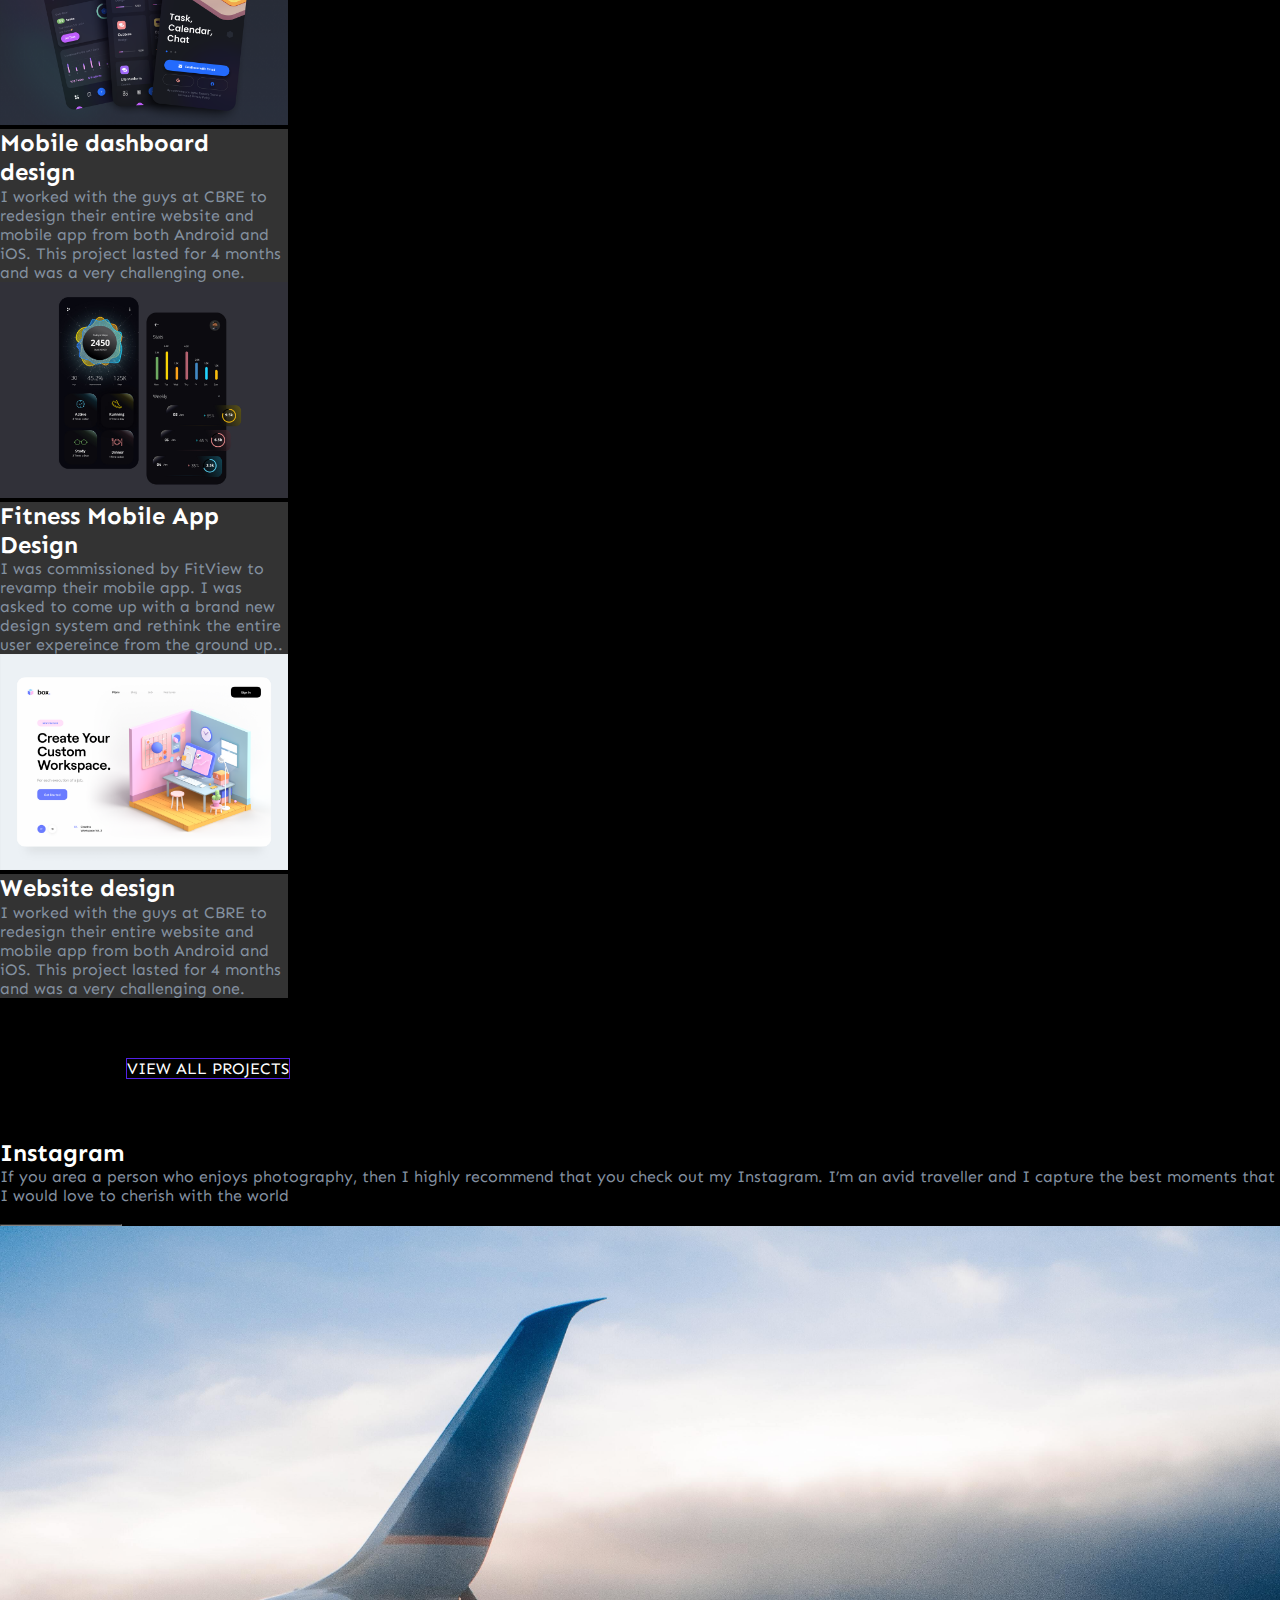
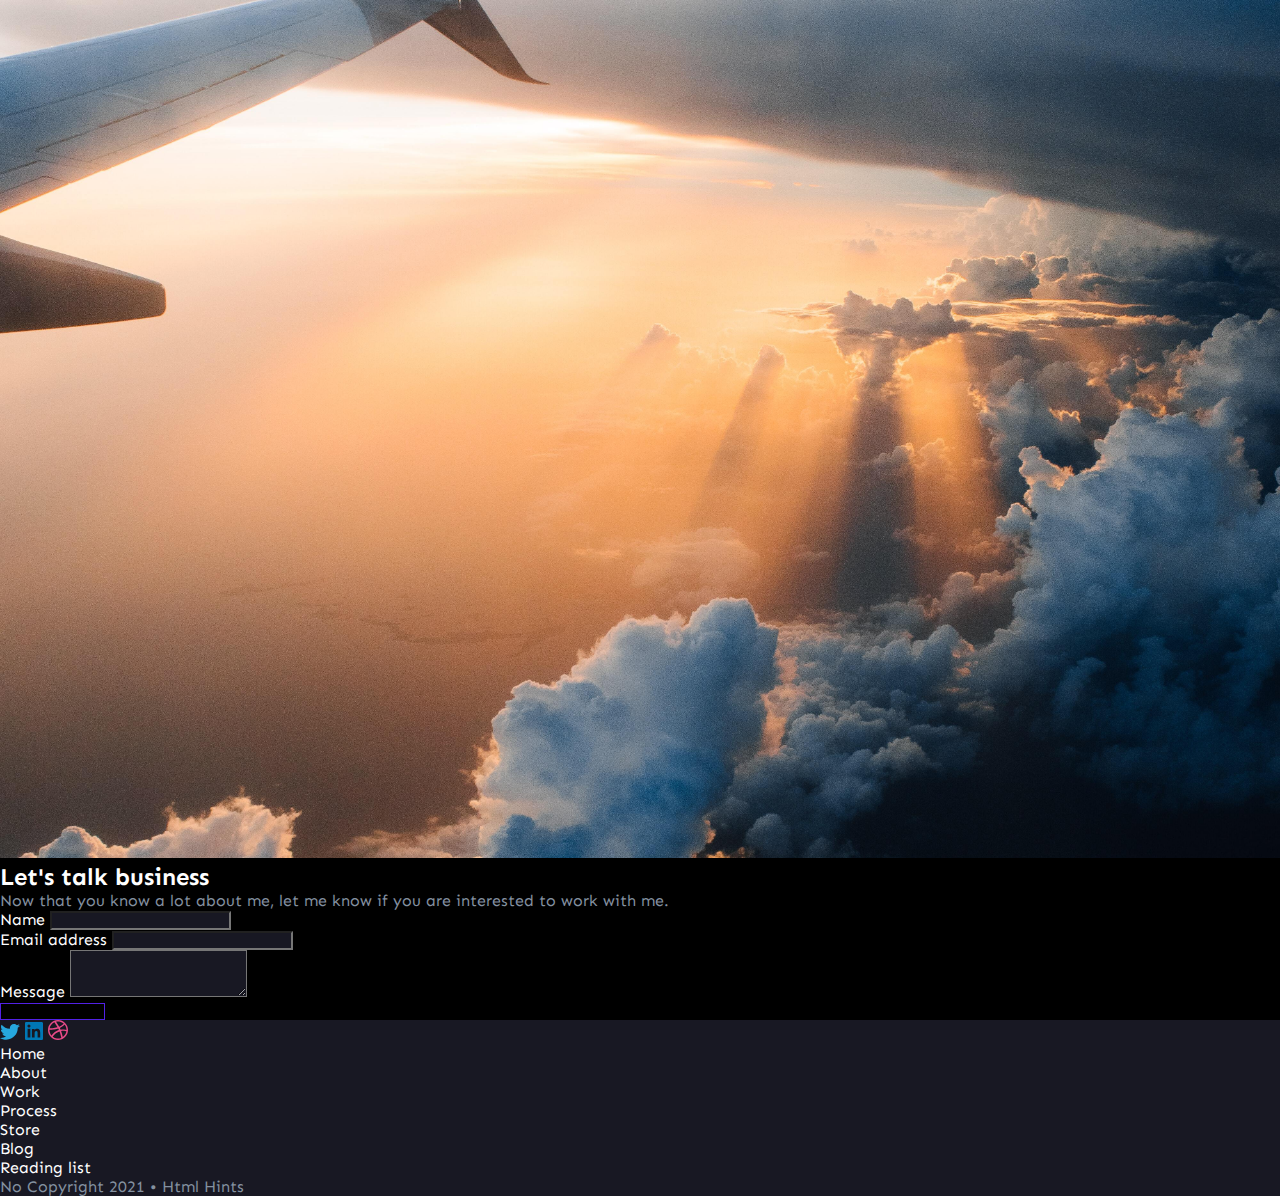
==== commit 54cc2024: "footer spacing" ====
--- a/index.html
+++ b/index.html
@@ -66,10 +66,10 @@
         <div class="col-8"></div>
       </div>
 
-      <div class="main">
+      <div class="main " >
         <div class="d-flex flex-wrap ">
           <div class="col-lg-6 col-md-6 col-sm-12">
-            <img class="hero-image" src="./hero-image.jpg" alt="" />
+            <img class="hero-image" src="./hero-img1.jpg" alt="" />
           </div>
 
           <div class="col-lg-6 col-md-6 col-sm-12 my-auto head-text-left">
@@ -384,28 +384,35 @@
     <script src="./script.js"></script>
     <footer >
       <section class="">
-      <div class="ms-5 py-5  footer">
-        <div class="d-flex col-lg-6 col-md-6 col-sm-12  cta-i">
-          <img class="" src="twitter.svg" alt="">
-          <img class="px-5" src="linkedIn.svg" alt="">
-          <img class="px-2" src="dribbble.svg" alt="">
-
-        </div>
+     
+        <div class="ms-5 py-5 footer">
        
-        <div class="d-flex col-lg-6 col-md-6 col-sm-12 mt-5 navs">
+        <div class="d-flex flex-column mt-5 navs ">
+
+          <div class="col-lg-6 col-md-6 col-sm-12">
+            <div class="d-flex cta-i">
+              <img class="" src="twitter.svg" alt="">
+              <img class="px-5" src="linkedIn.svg" alt="">
+              <img class="px-2" src="dribbble.svg" alt="">
+    
+            </div>
+           
+          </div>
           
-          <div class="">
+          <div class="col-lg-4 col-md-4 col-sm-12 d-flex flex-row nav-right">
+          <div class="pe-4">
             <p>Home</p>
             <p>About</p>
             <p>Work</p>
             <p>Process</p>
 
           </div>
-          <div class="">
+          <div class="ps-4">
             <p>Store</p>
             <p>Blog</p>
             <p>Reading list</p>
           </div>
+        </div>
         </div>
        
         
--- a/styles.css
+++ b/styles.css
@@ -84,6 +84,7 @@
     .hero-image{
         max-width: 100%;
         max-height: 100%;
+        background-size: cover;
         
     }
     .head-text-left{
@@ -224,30 +225,34 @@
     max-height: 15px;
 }
 
-@media(min-width: 720px){
+@media(min-width: 768px){
     .footer{
         display: flex;
+        justify-content: space-around;
         flex-direction: column;
         
     }
     .cta-i{
-        max-height: 250px;
+        max-height: 750px;
+    }
+
+    .nav-right{
+        margin-left: auto;
+        
+    }
+   
+}
+
+@media(max-width: 767px){
+
+    .cta-i{
+        max-height: 27px;
     }
     .navs{
         justify-content: flex-start;
     }
-}
-
-@media(max-width: 320px){
-    .footer{
-        display: flex;
-        flex-direction: column;
+    .nav-right{
        
-    }
-    .cta-i{
-        max-height: 27px;
-    }
-    .navs{
-        justify-content: space-between;
+        margin-top: 8%;
     }
 }